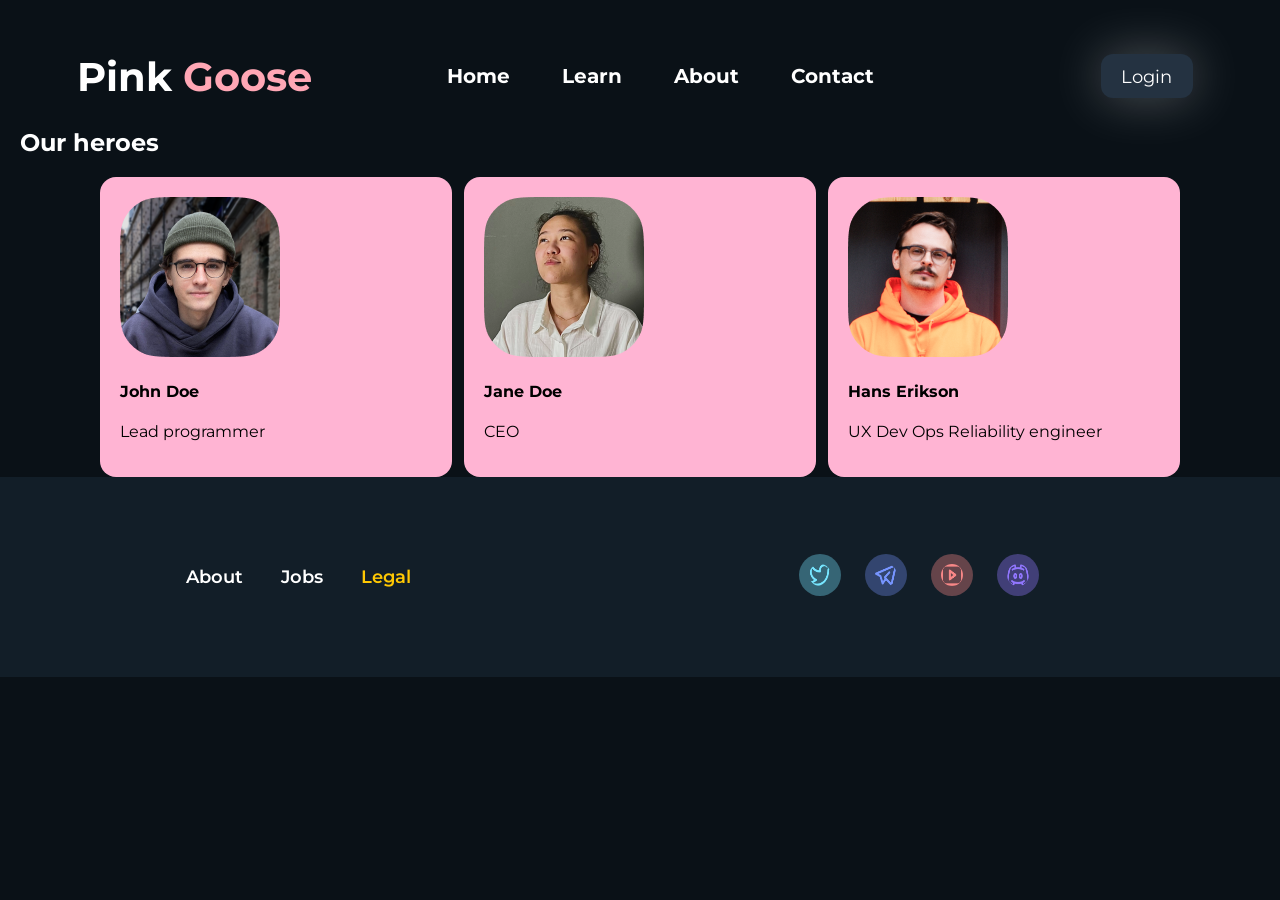
==== about.html @ 84111c8a "Eod" ====
<!DOCTYPE html>
<html lang="en">
<head>
    <meta charset="UTF-8">
    <meta name="viewport" content="width=device-width, initial-scale=1.0">
    <title>PinkGoose</title>
    <link rel="stylesheet" href="style.css">
    <link rel="preconnect" href="https://fonts.googleapis.com">
    <link rel="preconnect" href="https://fonts.gstatic.com" crossorigin>
    <link href="https://fonts.googleapis.com/css2?family=Lato:ital,wght@0,100;0,300;0,400;0,700;0,900;1,100;1,300;1,400;1,700;1,900&family=Montserrat:ital,wght@0,100..900;1,100..900&display=swap" rel="stylesheet">
</head>
<body>
    <container class=" page-margins">
        <header>
            <nav class="nav-links">
                <a href="" class="logo">Pink <span class="goose-pink">Goose</span></a>
                <div class="nav-buttons-group">
                    <a class="home-button nav-buttons" href="index.html">Home</a>
                    <a class="learn-button nav-buttons" href="learn.html">Learn</a>
                    <a class="about-button nav-buttons" href="about.html">About</a>
                    <a class="contact-button nav-buttons" href="contact.html">Contact</a>   
                </div>
                <a class="login-button" href="">Login</a>
            </nav>
        </header>
        <main>
            <section>
                <h2 class="our-hero-h2">Our heroes</h2>
                <div class="our-hero-divs">
                    <div class="our-hero-div">
                        <img src="assets/team-member1.png" alt="team member1">
                        <h4>John Doe</h4>
                        <p>Lead programmer</p>
                        <a href="contact.html"></a>
                    </div>
                    <div class="our-hero-div">
                        <img src="assets/team-member2.png" alt="team member2">
                        <h4>Jane Doe</h4>
                        <p>CEO</p>
                        <a href="contact.html"></a>
                    </div>
                    <div class="our-hero-div">
                        <img src="assets/team-member3.png" alt="team member3">
                        <h4>Hans Erikson</h4>
                        <p>UX Dev Ops Reliability engineer</p>
                        <a href="contact.html"></a>
                    </div>
                </div>
            </section>
        </main>
        <footer>
            <div class="footer-box">
                <nav class="nav-buttons-ft">
                    <a class="about-button-ft footer-button" href="about.html">About</a>
                    <a class="jobs-button-ft footer-button" href="">Jobs</a>
                    <a class="legal-button-ft footer-button" href="">Legal</a>
                </nav>
                <div class="socials">
                    <a class="x-img all-social-icons" href="https://x.com/"> <img src="assets/twitter-outline.png" alt="twitter icon"></a> 
                    <a class="msg-img all-social-icons" href="https://web.whatsapp.com/"> <img src="assets/message-outline.png" alt="messages icon"></a>
                    <a class="yt-img all-social-icons" href="https://www.youtube.com/"> <img src="assets/youtube-outline.png" alt="youtube icon"></a>
                    <a class="dc-img all-social-icons" href="https://discord.com/channels/@me"> <img src="assets/discord-outline.png" alt="discord icon"></a>
                </div>
            </div>
        </footer>
    </container>
</body>
</html>
---- style.css ----
* {
    padding: 0;
    box-sizing: border-box;
}

body {
    margin: 0;
    overflow-x: hidden;
    background-color: #0A1117;
    font-family: "Montserrat", Arial;
}

header {
    padding-top: 24px;
}

.page-margins {
    display: block;
    padding: 20px;
}

.logo {
    color: white;
    font-size: 40px;
    text-decoration: none;
    font-weight: bold;
}

.logo:hover {
    cursor: pointer;
}

.nav-links {
    display: flex;
    align-items: center;
    background-color: #0A1117;
    justify-content: space-around;
    flex-wrap: wrap;
}

.nav-buttons-group {
    display: flex;
    justify-content: center;
    gap: 12px;
    flex-wrap: wrap;
}

.nav-buttons {
    border: none;
    background-color: transparent;
    color: white;
    padding: 20px;
    font-weight: bold;
    border-radius: 10px;
    transition: transform 0.25s ease, background-color 0.25s ease;
    font-size: 20px;
    text-decoration: none;
    display: inline-block;
}

.nav-buttons:hover {
    background-color: #3f4a55;
    transform: scale(1.1);
}

.login-button {
    border: none;
    background-color: #243241;
    color: white;
    padding: 12px;
    border-radius: 12px;
    width: 92px;
    height: 44px;
    filter: drop-shadow(0px 0px 25px #ffffff48);
    transition: transform 0.25s ease, background-color 0.25s ease, drop-shadow 0.25s ease;
    font-size: 18px;
    text-decoration: none;
    display: grid;
    place-items: center;
    margin: 10px;
    margin-left: 92px;
}

.login-button:hover {
    background-color: #3f4a55;
    cursor: pointer;
    transform: scale(1.2);
    filter: drop-shadow(0px 0px 20px #ffffff86);
}

.main-title-tekst {
    display: flex;
    text-align: center;
    justify-content: center;
    font-family: "Lato", Arial;
    max-width: 600px;
    font-size: 74px;
    margin: 0 auto;
    margin-top: 100px;
    color: white;
}

.goose-pink {
    color:#ffa7b5
}

.hero-bio {
    display: flex;
    text-align: center;
    align-items: center;
    justify-content: center;
    color: white;
    font-size: 26px;
    max-width: 700px;
    margin: 0 auto;
    margin-top: 30px;
}

.get-started-button {
    display: flex;
    align-items: center;
    justify-content: center;
    margin: 80px auto;
    background-color: #CEAAFF;
    padding: 20px;
    border: none;
    border-radius: 16px;
    font-size: 20px;
    width: 200px;
    font-weight: bold;
    box-shadow: 0px 5px 20px #cdaaff73;
    transition: transform 0.25s ease, drop-shadow 0.25s ease, background-color 0.25s ease;
    text-decoration: none;
    color: #10151A;
}

.get-started-button:hover {
    cursor: pointer;
    background-color: #dec7ff;
    transform: scale(1.1);
    filter: drop-shadow(0px 1px 15px #ffd50091);
}

.arrows-img {
    display: flex;
    align-items: center;
    justify-content: center;
    margin: 80px auto;
    width: 75px;
    color: #F78787
}

.h2-section1-text {
    color: white;
    font-family: "Lato", Arial;
    display: flex;
    text-align: center;
    justify-content: center;
    font-weight: bold;
    margin-top: 0px;
    font-size: 54px;
}

.DAO-labels-container {
    display: flex;
    align-items: center;
    text-align: center;
    justify-content: center;
    margin: 80px auto;
    max-width: 800px;
    flex-wrap: wrap;
    list-style-type: none;
}

.labels {
    background-color:#182632;
    width: auto;
    padding-top: 14px;
    padding-bottom: 14px;
    padding-left: 20px;
    padding-right: 20px;
    border: none;
    border-radius: 100px;
    font-weight: bold;
    margin: 10px;
    transition: transform 0.2s ease, background-color 0.2s ease;
    font-size: 18px;
}

.label-invest {
    color: #FFB4D3;
}

.label-invest:hover {
    background-color:#3f4a55;
    transform: scale(1.1);
}

.label-startup {
    color: #FFC24C;
}

.label-startup:hover {
    background-color:#3f4a55;
    transform: scale(1.1);
}

.label-service {
    color: #D387F7;
}

.label-service:hover {
    background-color:#3f4a55;
    transform: scale(1.1);
}

.label-community {
    color: #77E6FF;
}

.label-community:hover {
    background-color:#3f4a55;
    transform: scale(1.1);
}

.label-impact {
    color: #23C9DE;
}

.label-impact:hover {
    background-color:#3f4a55;
    transform: scale(1.1);
}

.label-deFi {
    color: #FF9E9E;
}

.label-deFi:hover {
    background-color:#3f4a55;
    transform: scale(1.1);
}

.label-more {
    color: #707F8D;
}

.label-more:hover {
    background-color:#3f4a55;
    transform: scale(1.1);
}

.projects-img {
    display: block;
    margin: 80px auto;
    border-radius: 35px;
    max-width: 60%;
}

.projects {
    transition: transform 0.8s ease;
}

.projects:hover {
    transform: scale(1.15);
}

.projects-superdoa {
    background-color: #FFB4D3;
    border-radius: 100px;
    padding: 12px;
    font-weight: bold;
    border: 5px solid #0A1117;
    display: flex;
    align-items: center;
    text-align: center;
    justify-content: center;
    margin: auto;
    max-width: 360px;
    position: relative;
    margin-top: -105px;
    transition: background-color 0.2s ease;
}

.projects-superdoa:hover {
    background-color: #fed2e4;
}

.the-journey {
    margin-top: 250px;
    font-family: "Lato", Arial;
    font-weight: bold;
    font-size: 300%;
    text-align: center;
    font-size: 54px;
}

.sentences {
    display: flex;
    align-items: center;
    justify-content: center;
    margin: auto;
    margin: 25px;
    color: #37424D;
    transition: color 0.1s ease;
}

.sentences:hover {
    color: white;
}

.designed-sentence {
    color: #E5E5E5;
}

.launch-sentence {
    color: #FFB4D3;
}

.works-with-sec {
    margin-bottom: 200px;
}

.works-with {
    display: flex;
    justify-content: center;
    align-items: center;
    text-align: center;
    margin-top: 200px;
    color: white;
    font-family: "Lato", Arial;
    font-size: 54px;
}

.blocks {
    display: flex;
    justify-content: center;
    align-items: center;
    color: white;
    flex-wrap: wrap;
    gap: 20px;
    text-align: center;
}

.block {
    background-color: #121E28;
    width: 150px;
    height: 150px;
    border-radius: 40px;
    border: 2px solid #2A3744;
    transition: transform 0.2s ease, background-color 0.2s ease;
}

.block:hover {
    background-color:#3f4a55;
    transform: scale(1.1);
    border: 2px solid #677584;
}

.block-label {
    width: 100%;
    min-height: 48px;
    margin: 12px 0 0;
    font-size: 20px;
    color: white;
}

.team-sec {
    margin-bottom: 200px;
}

.help-at-every-step {
    display: flex;
    align-items: center;
    justify-content: center;
    text-align: center;
    color: white;
    font-size: 54px;
    font-family: "Lato", Arial;
}

.team-members {
    display: flex;
    align-items: center;
    justify-content: center;
    gap: 25px;
    flex-wrap: wrap;
}

.team-member {
    transition: transform 0.2s ease;
}

.team-member:hover {
    transform: scale(1.1);
}

.team-text {
    display: flex;
    align-items: center;
    justify-content: center;
    margin: 0 auto;
    font-size: 40px;
    font-family: "Lato", Arial;
    color: white;
    font-weight: bold;
    max-width: 850px;
    flex-wrap: wrap;
    gap: 28px;
    text-align: center;
    margin-top: 50px;
    margin-bottom: 50px;
}

.news-form-div {
    padding: 30px;
    color: white;
    border: 2px solid #2A3744;
    border-radius: 30px;
    flex-direction: column;
    display: flex;
    justify-self: center;
    margin-left: 10px;
    margin-bottom: 200px;
    background-color: #121E28;
    max-width: 1140px;
    width: 100%;
    margin-bottom: 200px;
}

.text-align-class {
    text-align: center;
}

.news-form-h2 {
    color: white;
    font-size: 54px;
    font-family: "Lato", Arial;
}

.Latest-news-h3 {
    font-size: 36px;
    color: #9AAFC3;
}

.row {
    display: flex;
    justify-content: center;
    gap: 12px;
}

.email-sub-box {
    color: white;
    background-color: #10151A;
    border: 2px solid #2A3744;
    padding: 25px;
    border-radius: 16px;
    width: 100%;
    max-width: 506px;
    justify-self: left;
    font-size: 16px;
}

.sub-button {
    padding: 20px;
    border-radius: 16px;
    background-color: #CEAAFF;
    max-width: 175px;
    width: 100%;
    height: auto;
    color: #10151A;
    font-weight: bold;
    font-size: 20px;
    border: none;
    transition: backround-color 0.2s ease, transform 0.2s ease;
}

.sub-button:hover {
    background-color: #dec7ff;
    cursor: pointer;
    transform: scale(1.1);
}

.press-and-pod-sec {
    margin-bottom: 200px;
}

.pos-h2-and-h3-press-and-pod-sec {
    display: flex;
    align-items: baseline;
    justify-content: space-between;
    max-width: 1323px;
    margin: 0 auto 24px;
}

.h2-press-and-pod-sec {
    color: white;
    font-size: 54px;
    font-family: "Lato", Arial;
}

.see-all {
    color: #8395A7;
    font-size: 22px;
    font-weight: bold;
    text-decoration: none;
    transition: transform 0.2s ease;
}

.see-all:hover { 
    transform: scale(1.1); 
}

.divs-container-press-sec {
    display: flex;
    justify-content: center;
    flex-wrap: wrap;
    gap: 60px;
    max-width: 1323px;
    margin: auto;
    color: #10151A;
}

.divs-container-pod-sec {
    display: flex;
    justify-content: center;
    flex-wrap: wrap;
    gap: 60px;
    max-width: 1323px;
    margin: auto;
    color: white;
}

.divs-press-sec {
    display: flex;
    flex-direction: column;
    align-items: flex-start;
    width: 100%;
    max-width: 361px;
    min-height: 382px;
    padding: 20px;
    border-radius: 20px;
}

.divs-pod-sec {
    display: flex;
    flex-direction: column;
    align-items: flex-start;
    width: 100%;
    max-width: 361px;
    min-height: 334px;
    padding: 20px;
    border-radius: 20px;
    border: 2px solid #2A3744;
    background-color: #121E28;
}

.decrypt {
    background-color: #77E6FF;
}

.blockworks { 
    background-color: #E2C1F9; 
}

.techcrunch { 
    background-color: #DBE268; 
}

.divs-h3 {
    font-size: 22px;
    font-weight: bold;
}

.divs-h3-decrypt {
    margin-top: 10px;
    margin-bottom: 10px;
}

.divs-h3-blockworks {
    margin-top: 27px;
    margin-bottom: 10px;
}

.divs-h3-techcrunch {
    margin-top: 26px;
    margin-bottom: 10px;
}

.divs-p-press-sec {
    margin: 0;
    font-size: 17px;
    font-weight: 550;
}

.divs-p-pod-sec {
    margin: 0;
    font-size: 17px;
    font-weight: 550;
    color: #E2E2E2;
}

.divs-read {
    color: inherit;
    text-decoration: none;
    font-weight: bold;
    margin-top: auto;
    transition: transform 0.2s ease;
    padding: 6px;
}

.divs-read:hover { 
    transform: scale(1.1); 
}

.contact-hero {
    margin: 0 auto;
    text-align: center;
    margin-bottom: 150px;
}

.contact-h2 {
    font-family: "Lato", Arial;
    font-size: 54px;
    font-weight: bold;
    color: #E5E5E5;
}

.contact-h3 {
    font-family: "Lato", Arial;
    font-size: 48px;
    color: #5A6C7E;
    font-weight: bold;
}

.contact-options {
    display: flex;
    justify-content: center;
    gap: 26px;
    flex-wrap: wrap;
}

.contact-card {
    display: flex;
    align-items: center;
    justify-content: center;
    flex-wrap: wrap;
    gap: 24px;
    max-width: 280px;
    width: 100%;
    min-height: 84px;
    padding: 20px;
    border-radius: 16px;
    text-decoration: none;
    transition: transform 0.2s ease;
}

.contact-card:hover {
    transform: scale(1.1)
}

.telegram-card {
    background-color: #FFC803;
    color: #4D3705;
    box-shadow: 0px 0px 20px #ffc80380;
}

.email-card {
    background-color: #E2C1F9;
    color: #40354B;
    box-shadow: 0px 0px 20px #e2c1f975;
}

.contact-icon {
    width: 48px;
    height: 48px;
    background-color: rgba(0, 0, 0, 0.099);
    padding: 10px;
    border-radius: 8px;
}

.contact-copy {
    display: flex;
    flex-direction: column;
    text-align: left;
    gap: 2px;
}

.contact-label {
    margin: 0;
    font-size: 20px;
    font-weight: bold;
}

.contact-handle {
    margin: 0;
    font-size: 16px;
    font-weight: 500;
}

/* only about page */

.our-hero-h2 {
    color: white;
}

.our-hero-divs {
    gap: 12px;
    flex-direction: row;
    display: flex;
    justify-content: center;
}

.our-hero-div {
    background-color: #FFB4D3;
    max-width: 352px;
    width: 100%;
    padding: 20px;
    border-radius: 16px;
}

.footer-box {
    display: flex;
    background-color: #121E28;
    height: 200px;
    display: flex;
    justify-content: space-around;
    align-items: center;
    padding: 30px;
    margin-bottom: -50px;
    margin-left: -30px;
    margin-right: -30px;
}

.footer-button {
    border-radius: 10px;
    border: none;
    background-color: transparent;
    font-weight: 600;
    font-size: large;
    padding: 12px;
    margin: 5px;
    display: inline-block;
    transition: transform 0.25s ease, background-color 0.25s ease;
    text-decoration: none;
    color: white;
}

.footer-button:hover {
    cursor: pointer;
    background-color: #3f4a55;
    transform: scale(1.1);
}

.legal-button-ft {
    color: #FFC803;
}

.socials {
    margin: 5%;
}

.all-social-icons img {
    display: block;
    border-radius: 50%;
    padding: 10px;
    margin: 10px;
    width: 42px;
    height: 42px;
    transition: transform 0.3s ease, background-color 0.25s ease;
}

.all-social-icons {
    display: inline-block;
}

.x-img img {
    background-color: #77e6ff5b;
}

.x-img img:hover {
    transform: scale(1.25);
    background-color: #9eedffa8;
}

.msg-img img {
    background-color: #7795ff54;
}

.msg-img img:hover {
    transform: scale(1.25);
    background-color: #9db2ffaf;
}

.yt-img img {
    background-color: #f787875d;
}

.yt-img img:hover {
    transform: scale(1.25);
    background-color: #fe9f9fb0;
}

.dc-img img {
    background-color: #9277ff5e;
}

.dc-img img:hover {
    transform: scale(1.25);
    background-color: #b19effae;
}
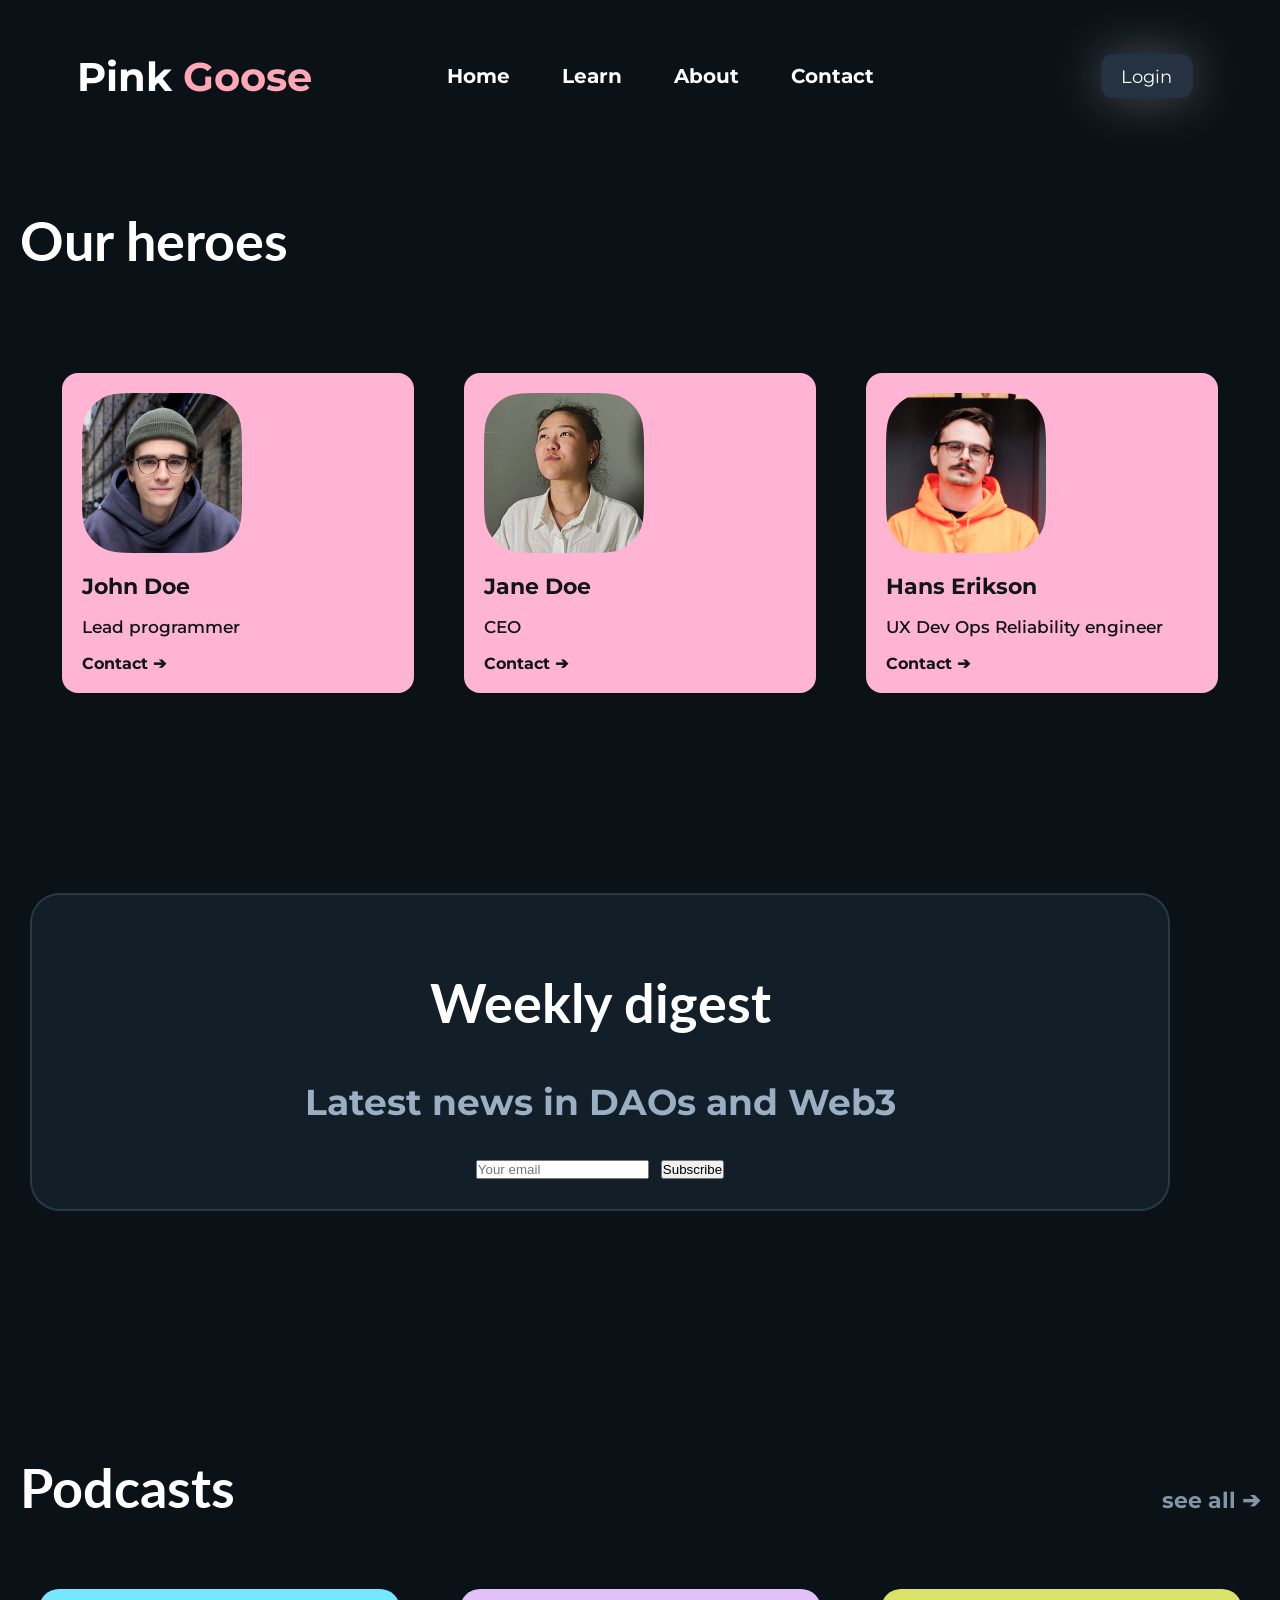
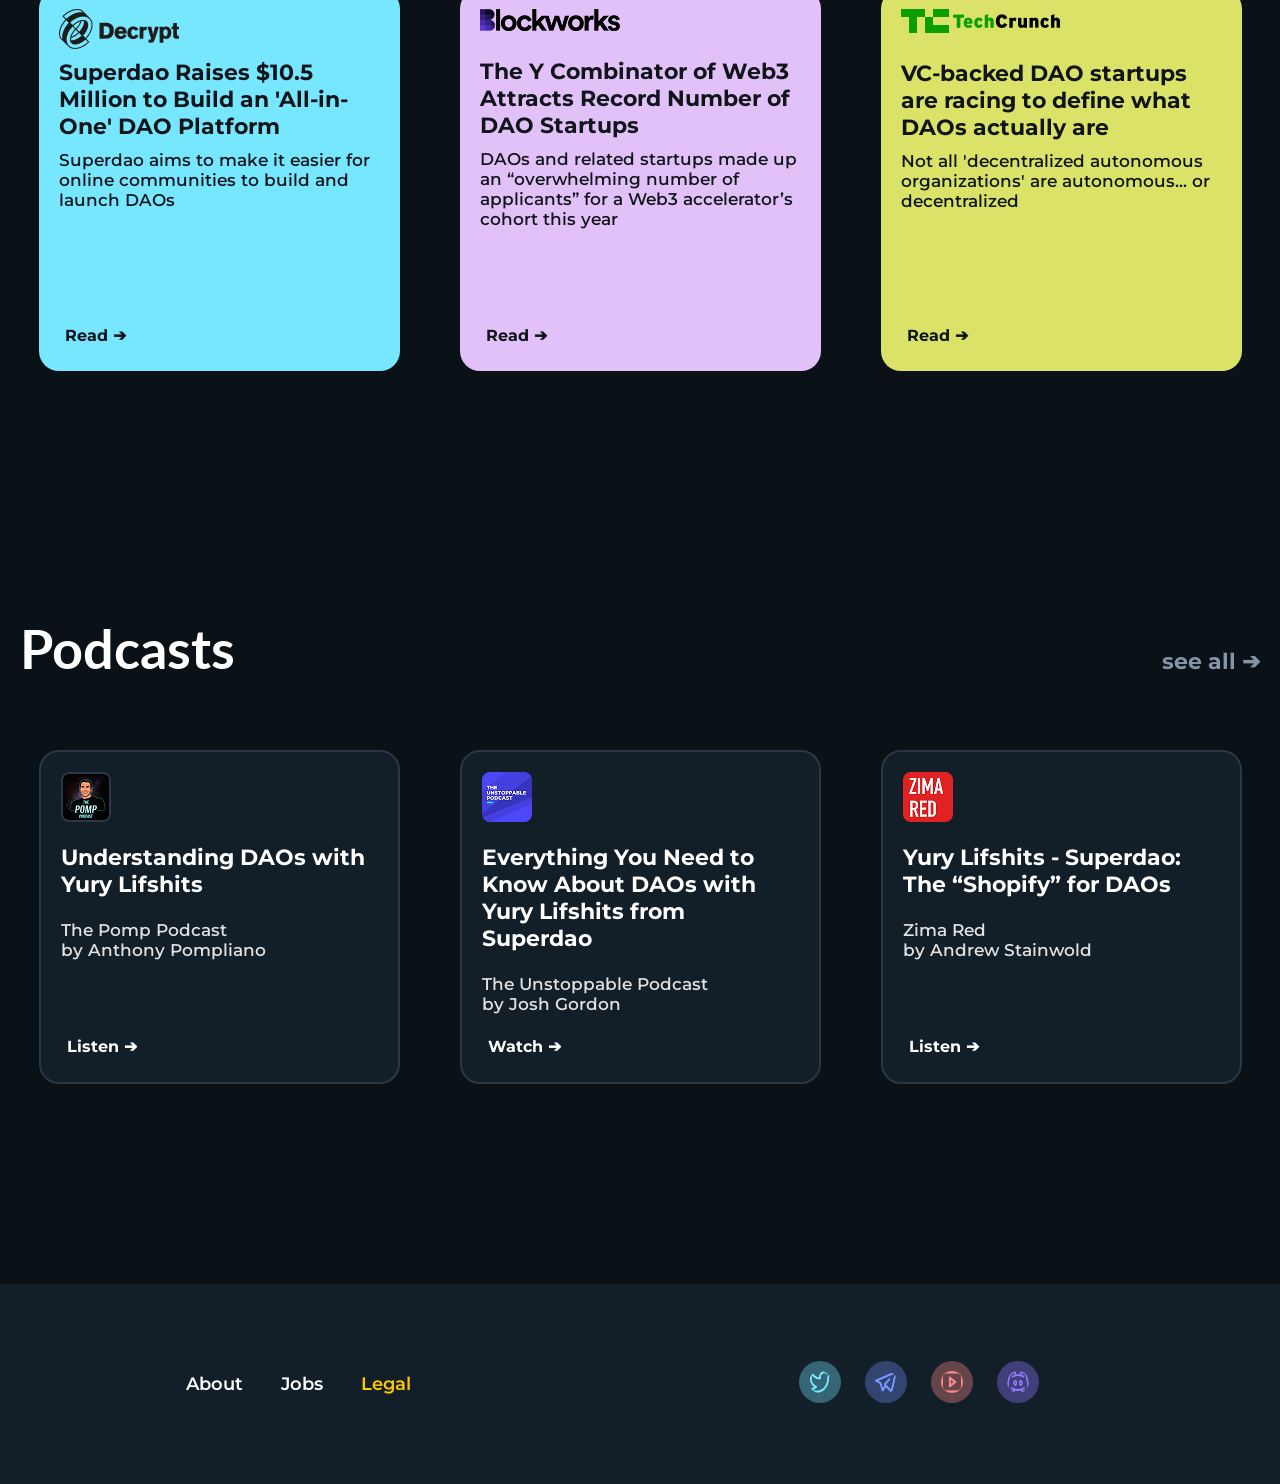
==== commit 601ac272: "visual part of site build complete" ====
--- a/about.html
+++ b/about.html
@@ -10,15 +10,15 @@
     <link href="https://fonts.googleapis.com/css2?family=Lato:ital,wght@0,100;0,300;0,400;0,700;0,900;1,100;1,300;1,400;1,700;1,900&family=Montserrat:ital,wght@0,100..900;1,100..900&display=swap" rel="stylesheet">
 </head>
 <body>
-    <container class=" page-margins">
+    <div class=" page-margins">
         <header>
             <nav class="nav-links">
                 <a href="" class="logo">Pink <span class="goose-pink">Goose</span></a>
                 <div class="nav-buttons-group">
-                    <a class="home-button nav-buttons" href="index.html">Home</a>
-                    <a class="learn-button nav-buttons" href="learn.html">Learn</a>
-                    <a class="about-button nav-buttons" href="about.html">About</a>
-                    <a class="contact-button nav-buttons" href="contact.html">Contact</a>   
+                    <a class="nav-buttons" href="index.html">Home</a>
+                    <a class="nav-buttons" href="learn.html">Learn</a>
+                    <a class="nav-buttons" href="about.html">About</a>
+                    <a class="nav-buttons" href="contact.html">Contact</a>   
                 </div>
                 <a class="login-button" href="">Login</a>
             </nav>
@@ -28,22 +28,89 @@
                 <h2 class="our-hero-h2">Our heroes</h2>
                 <div class="our-hero-divs">
                     <div class="our-hero-div">
-                        <img src="assets/team-member1.png" alt="team member1">
-                        <h4>John Doe</h4>
-                        <p>Lead programmer</p>
-                        <a href="contact.html"></a>
+                        <img class="contact-img-team" src="assets/team-member1.png" alt="team member1">
+                        <h4 class="team-member-name">John Doe</h4>
+                        <p class="team-member-role">Lead programmer</p>
+                        <a class="contact-button" href="contact.html">Contact ➔</a>
                     </div>
                     <div class="our-hero-div">
-                        <img src="assets/team-member2.png" alt="team member2">
-                        <h4>Jane Doe</h4>
-                        <p>CEO</p>
-                        <a href="contact.html"></a>
+                        <img class="contact-img-team" src="assets/team-member2.png" alt="team member2">
+                        <h4 class="team-member-name">Jane Doe</h4>
+                        <p class="team-member-role">CEO</p>
+                        <a class="contact-button" href="contact.html">Contact ➔</a>
                     </div>
                     <div class="our-hero-div">
-                        <img src="assets/team-member3.png" alt="team member3">
-                        <h4>Hans Erikson</h4>
-                        <p>UX Dev Ops Reliability engineer</p>
-                        <a href="contact.html"></a>
+                        <img class="contact-img-team" src="assets/team-member3.png" alt="team member3">
+                        <h4 class="team-member-name">Hans Erikson</h4>
+                        <p class="team-member-role">UX Dev Ops Reliability engineer</p>
+                        <a class="contact-button" href="contact.html">Contact ➔</a>
+                    </div>
+                </div>
+            </section>
+                        <section>
+                <div class="news-form-div">
+                    <div class="text-align-class">
+                        <h2 class="news-form-h2">Weekly digest</h2>
+                        <h3 class="Latest-news-h3">Latest news in DAOs and Web3</h3>
+                    </div>
+                    <form class="row">
+                        <input class="email-sub-box" type="email" placeholder="Your email" name="Email" required>
+                        <button class="sub-button" type="submit">Subscribe</button>
+                    </form>
+                </div>
+            </section>
+            <section class="press-and-pod-sec">
+                <div class="pos-h2-and-h3-press-and-pod-sec">
+                    <h2 class="h2-press-and-pod-sec">Podcasts</h2>
+                    <a class="see-all" href="">see all ➔</a>
+                </div>
+                <div class="divs-container-press-sec">
+                    <div class="decrypt divs-press-sec">
+                        <img src="assets/Decrypt-logo.png" alt="Decrypt logo">
+                        <h3 class="divs-h3 divs-h3-decrypt">Superdao Raises $10.5 Million to Build an 'All-in-One' DAO Platform</h3>
+                        <p class="divs-p-press-sec">Superdao aims to make it easier for online communities to build and launch DAOs</p>
+                        <a class="divs-read" href="https://decrypt.co/">Read ➔</a>
+                    </div>
+                    <div class="blockworks divs-press-sec">
+                        <img src="assets/Blockworks-logo.png" alt="Blockworks logo">
+                        <h3 class="divs-h3 divs-h3-techcrunch">The Y Combinator of Web3 Attracts Record Number of DAO Startups</h3>
+                        <p class="divs-p-press-sec">DAOs and related startups made up an “overwhelming number of applicants” for a Web3 accelerator’s cohort this year</p>
+                        <a class="divs-read" href="https://blockworks.com/">Read ➔</a>
+                    </div>
+                    <div class="techcrunch divs-press-sec">
+                        <img src="assets/TechCrunch-logo.png" alt="TechCrunch-logo">
+                        <h3 class="divs-h3 divs-h3-blockworks">VC-backed DAO startups are racing to define what DAOs actually are</h3>
+                        <p class="divs-p-press-sec">Not all 'decentralized autonomous organizations' are autonomous... or decentralized</p>
+                        <a class="divs-read" href="https://techcrunch.com/">Read ➔</a>
+                    </div>
+                </div>
+            </section>
+            <section class="press-and-pod-sec">
+                <div class="pos-h2-and-h3-press-and-pod-sec">
+                    <h2 class="h2-press-and-pod-sec">Podcasts</h2>
+                    <a class="see-all" href="">see all ➔</a>
+                </div>
+                <div class="divs-container-pod-sec">
+                    <div class="divs-pod-sec">
+                        <img src="assets/the-pomp-podcast.png" alt="Decrypt logo">
+                        <h3 class="divs-h3">Understanding DAOs with Yury Lifshits</h3>
+                        <p class="divs-p-pod-sec">The Pomp Podcast</p>
+                        <p class="divs-p-pod-sec">by Anthony Pompliano</p>                        
+                        <a class="divs-read" href="https://open.spotify.com/show/0bn8XQHWGxXULjhp1jRmOJ">Listen ➔</a>
+                    </div>
+                    <div class="divs-pod-sec">
+                        <img src="assets/the-unstoppable-podcast.png" alt="Blockworks logo">
+                        <h3 class="divs-h3">Everything You Need to Know About DAOs with Yury Lifshits from Superdao</h3>
+                        <p class="divs-p-pod-sec">The Unstoppable Podcast</p>
+                        <p class="divs-p-pod-sec">by Josh Gordon</p>                        
+                        <a class="divs-read" href="https://open.spotify.com/show/1DgJYddsVTlhK7RghiASh5">Watch ➔</a>
+                    </div>
+                    <div class="divs-pod-sec">
+                        <img src="assets/zimma-red.png" alt="TechCrunch-logo">
+                        <h3 class="divs-h3">Yury Lifshits - Superdao: The “Shopify” for DAOs</h3>
+                        <p class="divs-p-pod-sec">Zima Red</p>
+                        <p class="divs-p-pod-sec">by Andrew Stainwold</p>                        
+                        <a class="divs-read" href="https://open.spotify.com/show/2LcySlifxkbbHUwJKzvfU4">Listen ➔</a>
                     </div>
                 </div>
             </section>
@@ -63,6 +130,6 @@
                 </div>
             </div>
         </footer>
-    </container>
+    </div>
 </body>
 </html>
--- a/style.css
+++ b/style.css
@@ -36,6 +36,7 @@
     background-color: #0A1117;
     justify-content: space-around;
     flex-wrap: wrap;
+    margin-bottom: 100px;
 }
 
 .nav-buttons-group {
@@ -96,7 +97,6 @@
     max-width: 600px;
     font-size: 74px;
     margin: 0 auto;
-    margin-top: 100px;
     color: white;
 }
 
@@ -128,8 +128,8 @@
     font-size: 20px;
     width: 200px;
     font-weight: bold;
-    box-shadow: 0px 5px 20px #cdaaff73;
-    transition: transform 0.25s ease, drop-shadow 0.25s ease, background-color 0.25s ease;
+    box-shadow: 0px 0px 20px #cdaaff73;
+    transition: transform 0.25s ease, box-shadow 0.25s ease, background-color 0.25s ease;
     text-decoration: none;
     color: #10151A;
 }
@@ -138,7 +138,7 @@
     cursor: pointer;
     background-color: #dec7ff;
     transform: scale(1.1);
-    filter: drop-shadow(0px 1px 15px #ffd50091);
+    box-shadow: 0px 0px 20px #cdaaff;
 }
 
 .arrows-img {
@@ -449,7 +449,7 @@
     gap: 12px;
 }
 
-.email-sub-box {
+.input-box {
     color: white;
     background-color: #10151A;
     border: 2px solid #2A3744;
@@ -458,14 +458,23 @@
     width: 100%;
     max-width: 506px;
     justify-self: left;
-    font-size: 16px;
-}
-
-.sub-button {
+    font-size: 20px;
+    font-weight: bold;
+    margin-bottom: 20px;
+    font-family: "monserrat", Arial;
+}
+
+.input-box::placeholder {
+    color: #3D4C5B
+}
+
+.submit-button {
     padding: 20px;
     border-radius: 16px;
     background-color: #CEAAFF;
     max-width: 175px;
+    max-height: 68px;
+    height: 100%;
     width: 100%;
     height: auto;
     color: #10151A;
@@ -475,7 +484,7 @@
     transition: backround-color 0.2s ease, transform 0.2s ease;
 }
 
-.sub-button:hover {
+.submit-button:hover {
     background-color: #dec7ff;
     cursor: pointer;
     transform: scale(1.1);
@@ -702,13 +711,23 @@
 
 .our-hero-h2 {
     color: white;
+    justify-self: center;
+    display: flex;
+    text-align: center;
+    margin-top: 100px;
+    margin-bottom: 100px;
+    font-size: 54px;
+    font-family: "Lato", Arial;
 }
 
 .our-hero-divs {
-    gap: 12px;
+    gap: 50px;
     flex-direction: row;
     display: flex;
     justify-content: center;
+    flex-wrap: wrap;
+    color: #10151a;
+    margin-bottom: 200px;
 }
 
 .our-hero-div {
@@ -717,6 +736,85 @@
     width: 100%;
     padding: 20px;
     border-radius: 16px;
+}
+
+.contact-img-team {
+    justify-self: center;
+    display: flex;
+}
+
+.team-member-name {
+    font-size: 22px;
+    margin: 0px;
+    margin-top: 20px;
+}
+
+.team-member-role {
+    font-size: 17px;
+    font-weight: 550;
+}
+
+.contact-button {
+    justify-self: right;
+    display: flex;
+    color: #10151a;
+    font-weight: bold;
+    font-size: 16px;
+    text-decoration: none;
+    transition: transform 0.2s;
+}
+
+.contact-button:hover {
+    transform: scale(1.1);
+}
+
+.contact-form-div {
+    max-width: 942px;
+    width: 100%;
+    background-color: #121E28;
+    display: flex;
+    margin: 0 auto;
+    align-items: center;
+    text-align: left;
+    padding: 50px;
+    border-radius: 20px;
+    flex-direction: column;
+    margin-bottom: 100px;
+}
+
+.contact-form-h2 {
+    font-family: "Lato", Arial;
+    color: #ffffff;
+    font-size: 54px;
+    margin-right: 75px;
+}
+
+.select-box {
+    color: #ffffff;
+    background-color: #10151A;
+    border: 2px solid #2A3744;
+    padding: 25px;
+    border-radius: 16px;
+    width: 100%;
+    max-width: 506px;
+    justify-self: left;
+    font-size: 20px;
+    font-weight: bold;
+    margin-bottom: 20px;
+}
+
+.select-box:invalid {
+    color: #3D4C5B;
+}
+
+.select-box option {
+    color: #3D4C5B;
+    background-color: #10151A;
+    font-weight: bold;
+}
+
+.send-button {
+    align-self: flex-end;
 }
 
 .footer-box {
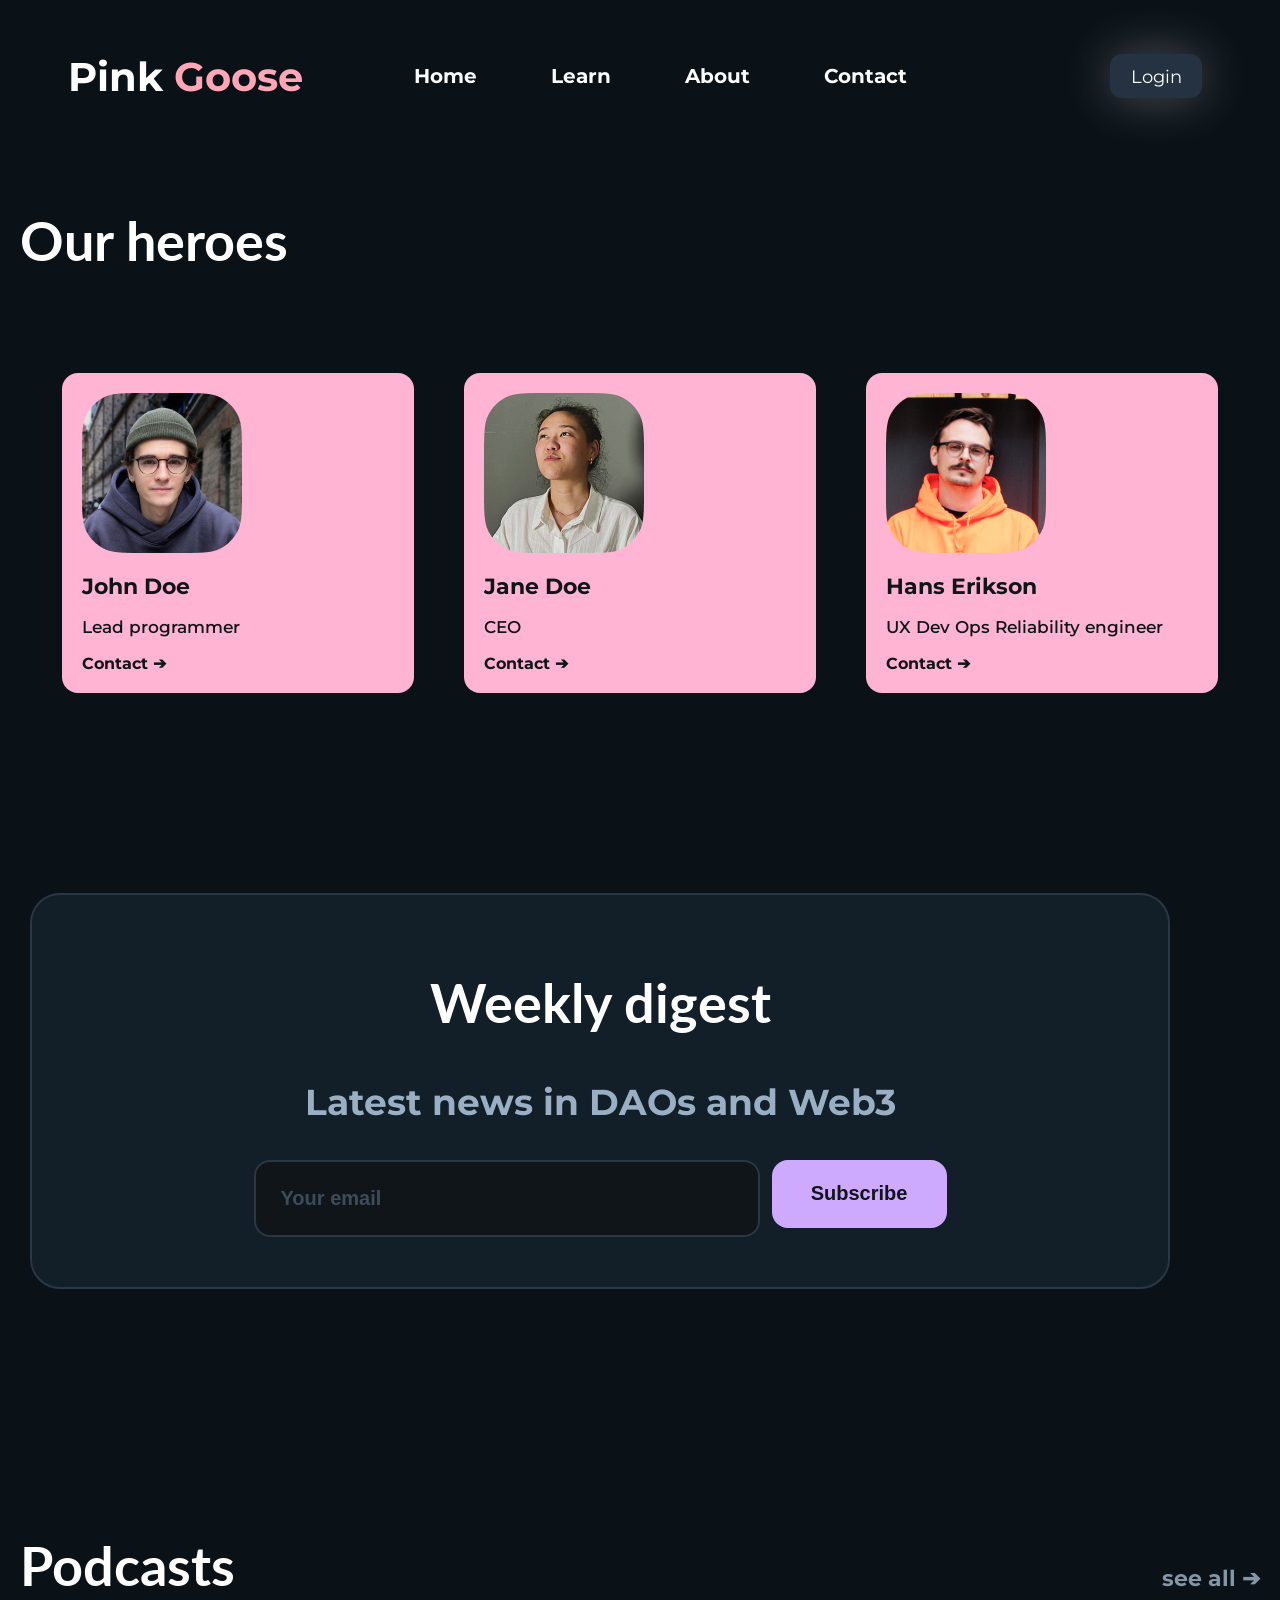
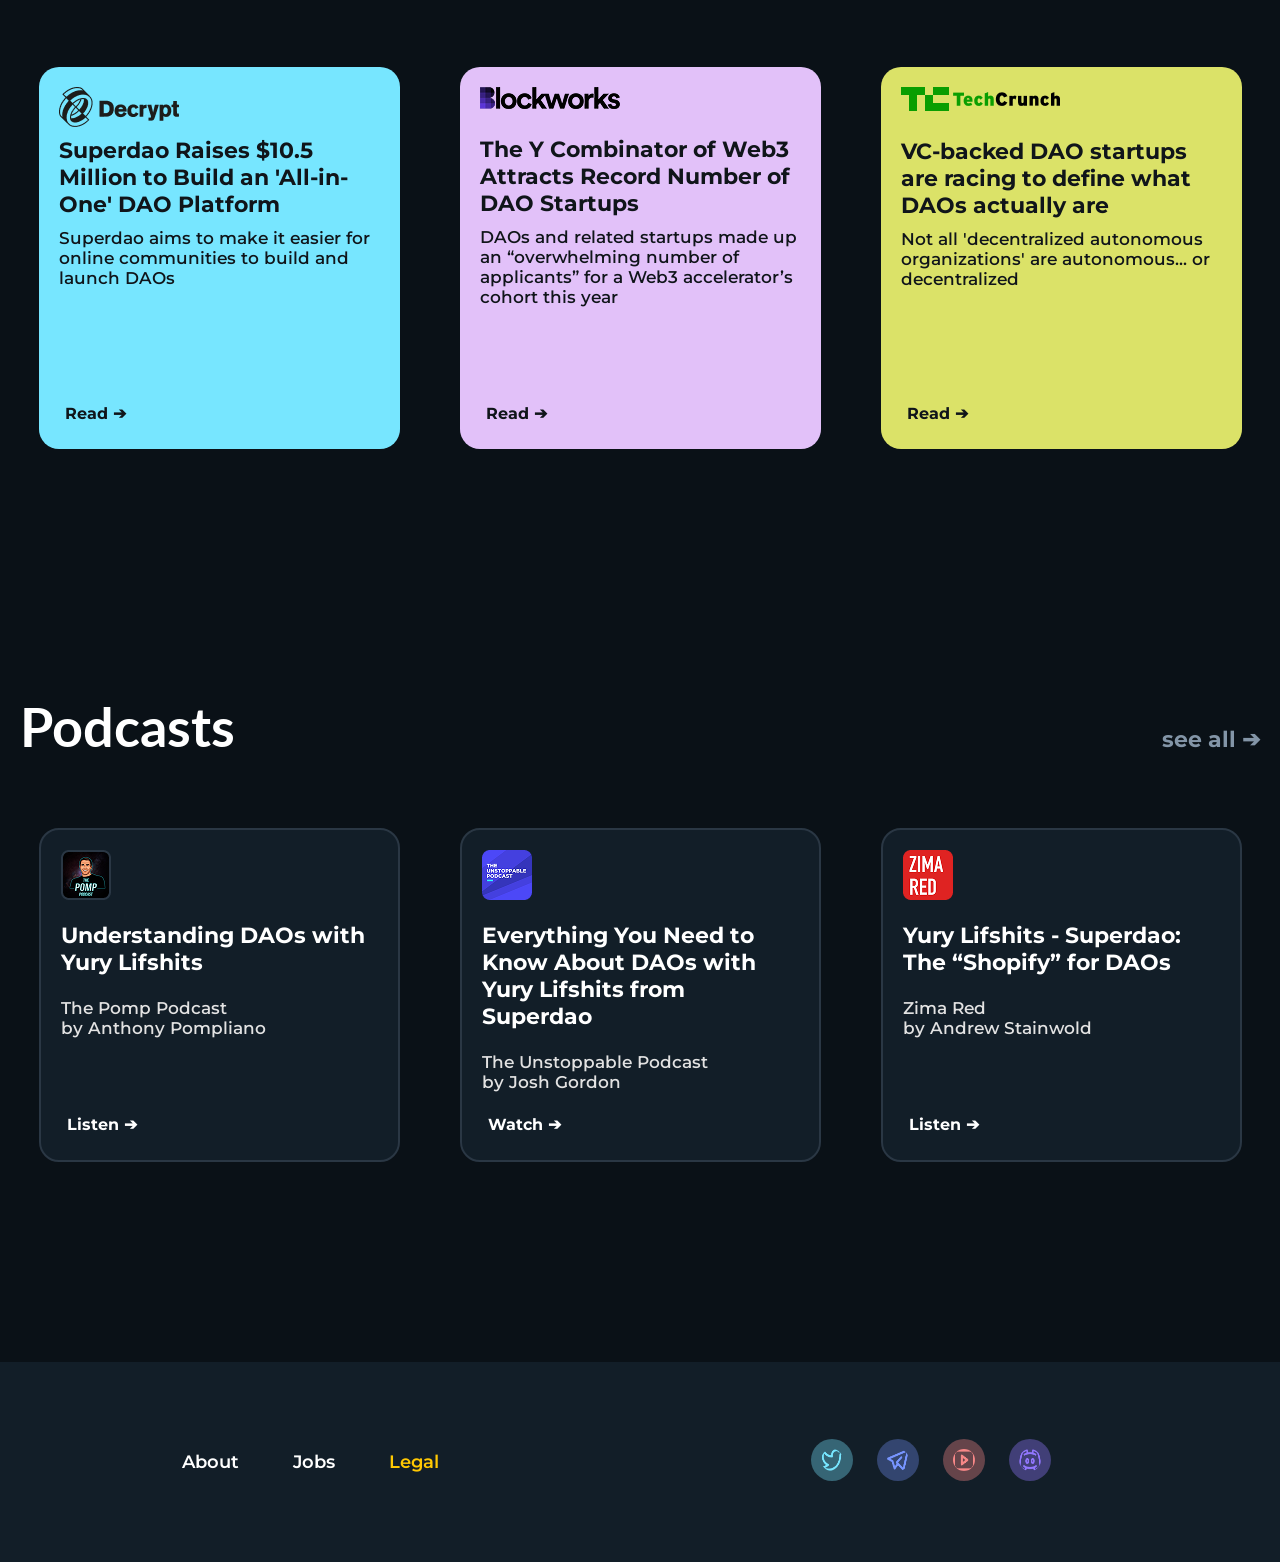
==== commit 762deccd: "code corrections" ====
--- a/about.html
+++ b/about.html
@@ -47,15 +47,15 @@
                     </div>
                 </div>
             </section>
-                        <section>
+            <section>
                 <div class="news-form-div">
                     <div class="text-align-class">
                         <h2 class="news-form-h2">Weekly digest</h2>
                         <h3 class="Latest-news-h3">Latest news in DAOs and Web3</h3>
                     </div>
                     <form class="row">
-                        <input class="email-sub-box" type="email" placeholder="Your email" name="Email" required>
-                        <button class="sub-button" type="submit">Subscribe</button>
+                        <input class="input-box" type="email" placeholder="Your email" name="Email" required>
+                        <button class="submit-button" type="submit">Subscribe</button>
                     </form>
                 </div>
             </section>
@@ -117,9 +117,9 @@
         </main>
         <footer>
             <div class="footer-box">
-                <nav class="nav-buttons-ft">
-                    <a class="about-button-ft footer-button" href="about.html">About</a>
-                    <a class="jobs-button-ft footer-button" href="">Jobs</a>
+                <nav>
+                    <a class="footer-button" href="about.html">About</a>
+                    <a class="footer-button" href="">Jobs</a>
                     <a class="legal-button-ft footer-button" href="">Legal</a>
                 </nav>
                 <div class="socials">
--- a/style.css
+++ b/style.css
@@ -42,7 +42,7 @@
 .nav-buttons-group {
     display: flex;
     justify-content: center;
-    gap: 12px;
+    gap: 44px;
     flex-wrap: wrap;
 }
 
@@ -50,7 +50,7 @@
     border: none;
     background-color: transparent;
     color: white;
-    padding: 20px;
+    padding: 15px;
     font-weight: bold;
     border-radius: 10px;
     transition: transform 0.25s ease, background-color 0.25s ease;
@@ -60,7 +60,7 @@
 }
 
 .nav-buttons:hover {
-    background-color: #3f4a55;
+    background-color: #8fa7c071;
     transform: scale(1.1);
 }
 
@@ -790,7 +790,7 @@
 }
 
 .select-box {
-    color: #ffffff;
+    color: #3D4C5B;
     background-color: #10151A;
     border: 2px solid #2A3744;
     padding: 25px;
@@ -803,10 +803,6 @@
     margin-bottom: 20px;
 }
 
-.select-box:invalid {
-    color: #3D4C5B;
-}
-
 .select-box option {
     color: #3D4C5B;
     background-color: #10151A;
@@ -836,8 +832,8 @@
     background-color: transparent;
     font-weight: 600;
     font-size: large;
-    padding: 12px;
-    margin: 5px;
+    padding: 15px;
+    margin: 10px;
     display: inline-block;
     transition: transform 0.25s ease, background-color 0.25s ease;
     text-decoration: none;
@@ -846,7 +842,7 @@
 
 .footer-button:hover {
     cursor: pointer;
-    background-color: #3f4a55;
+    background-color: #8fa7c071;
     transform: scale(1.1);
 }
 
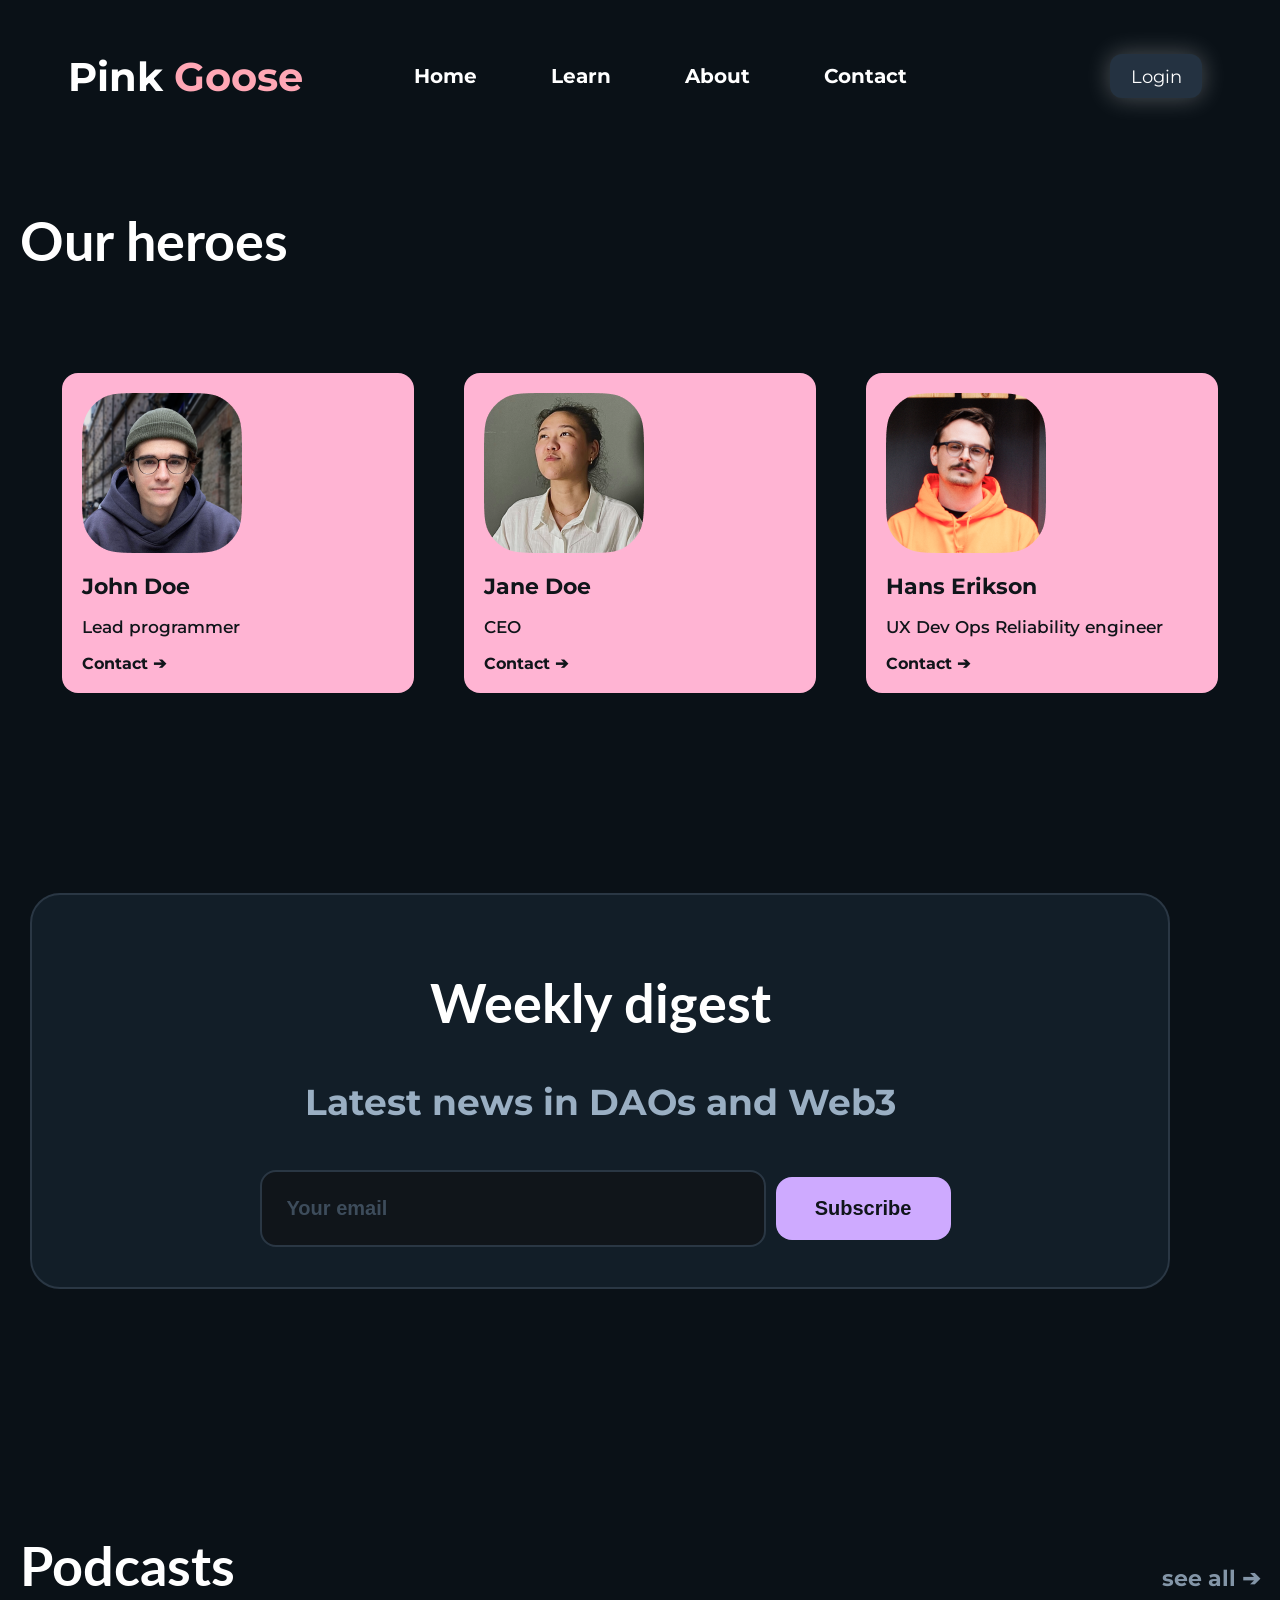
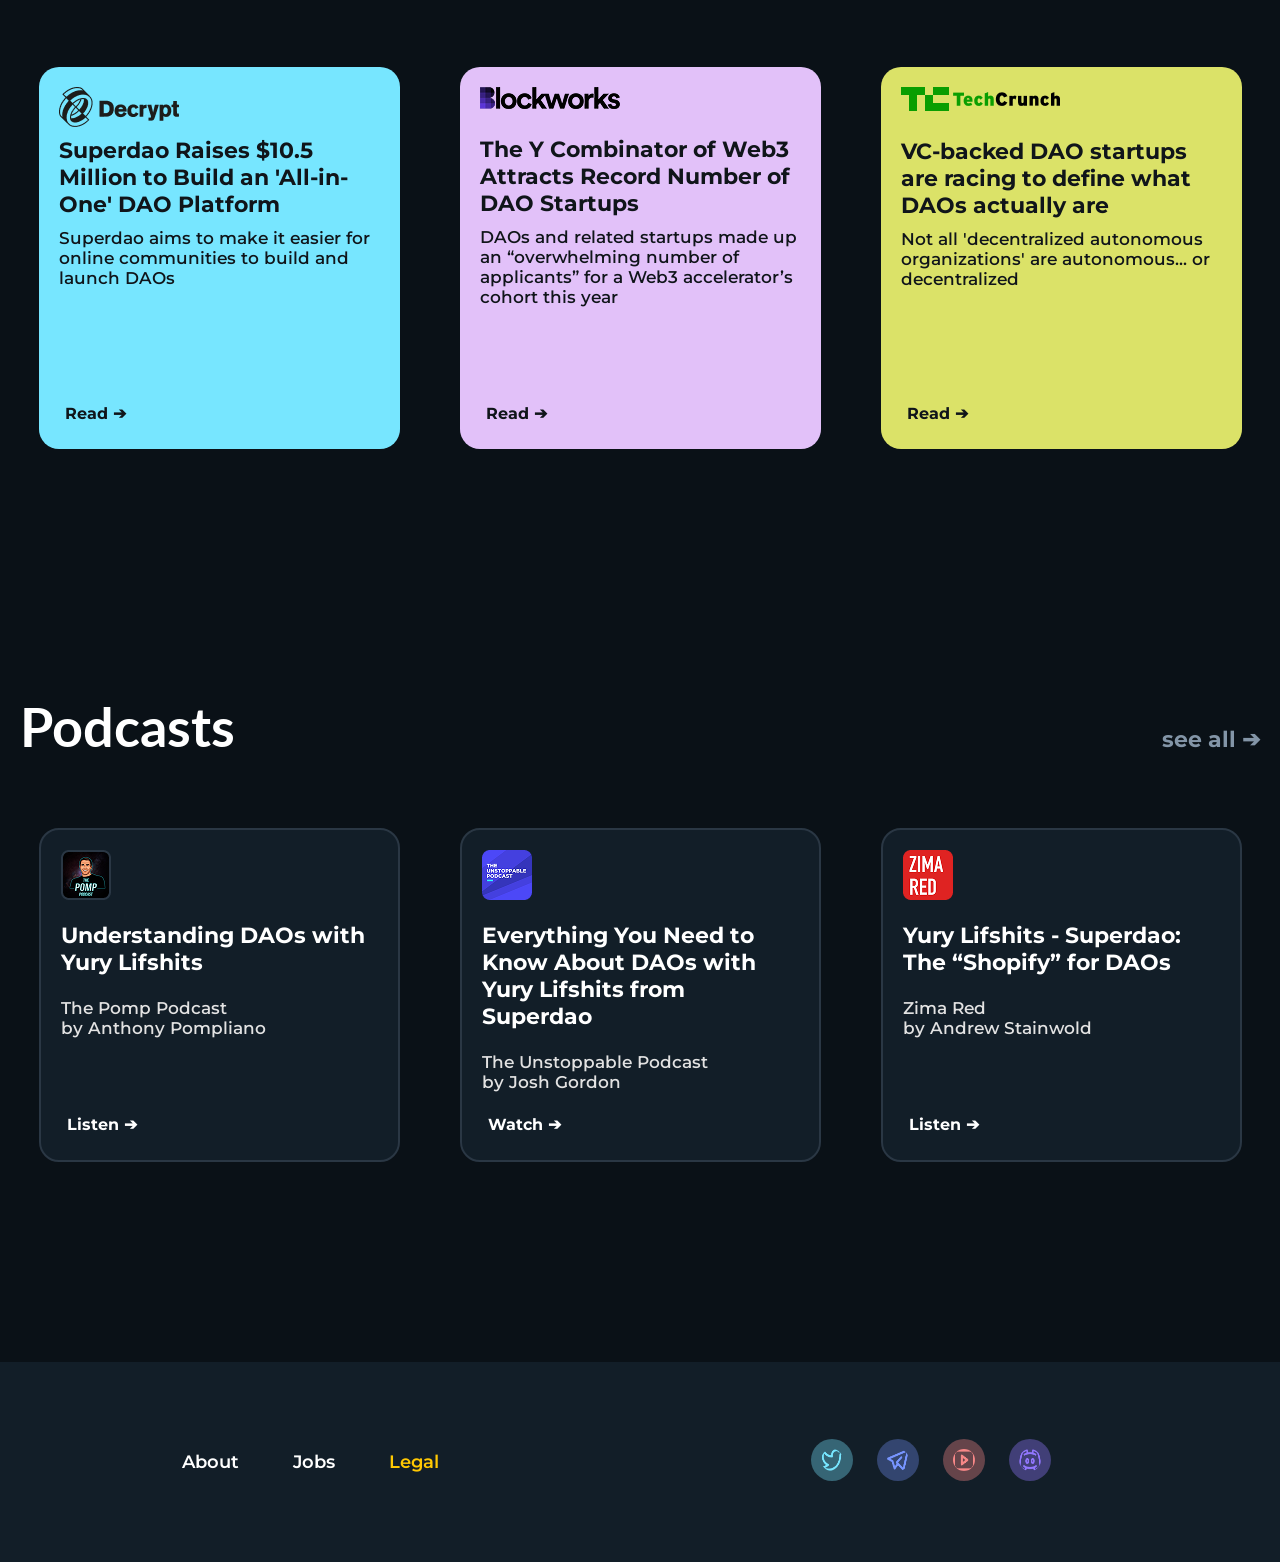
==== commit 80870a2e: "more code corrections classes changed, classes and id's cleaned, css restructured, more css comments" ====
--- a/about.html
+++ b/about.html
@@ -25,35 +25,36 @@
         </header>
         <main>
             <section>
-                <h2 class="our-hero-h2">Our heroes</h2>
-                <div class="our-hero-divs">
-                    <div class="our-hero-div">
-                        <img class="contact-img-team" src="assets/team-member1.png" alt="team member1">
-                        <h4 class="team-member-name">John Doe</h4>
+                <h2 class="team-grid-title">Our heroes</h2>
+                <div class="team-grid">
+                    <div class="team-grid-card">
+                        <img class="team-member-image" src="assets/team-member1.png" alt="team member1">
+                        <h3 class="team-member-name">John Doe</h3>
                         <p class="team-member-role">Lead programmer</p>
                         <a class="contact-button" href="contact.html">Contact ➔</a>
                     </div>
-                    <div class="our-hero-div">
-                        <img class="contact-img-team" src="assets/team-member2.png" alt="team member2">
-                        <h4 class="team-member-name">Jane Doe</h4>
+                    <div class="team-grid-card">
+                        <img class="team-member-image" src="assets/team-member2.png" alt="team member2">
+                        <h3 class="team-member-name">Jane Doe</h3>
                         <p class="team-member-role">CEO</p>
                         <a class="contact-button" href="contact.html">Contact ➔</a>
                     </div>
-                    <div class="our-hero-div">
-                        <img class="contact-img-team" src="assets/team-member3.png" alt="team member3">
-                        <h4 class="team-member-name">Hans Erikson</h4>
+                    <div class="team-grid-card">
+                        <img class="team-member-image" src="assets/team-member3.png" alt="team member3">
+                        <h3 class="team-member-name">Hans Erikson</h3>
                         <p class="team-member-role">UX Dev Ops Reliability engineer</p>
                         <a class="contact-button" href="contact.html">Contact ➔</a>
                     </div>
                 </div>
             </section>
+            <!-- newsform -->
             <section>
                 <div class="news-form-div">
                     <div class="text-align-class">
                         <h2 class="news-form-h2">Weekly digest</h2>
-                        <h3 class="Latest-news-h3">Latest news in DAOs and Web3</h3>
+                        <h3 class="Latest-news-title">Latest news in DAOs and Web3</h3>
                     </div>
-                    <form class="row">
+                    <form class="news-form">
                         <input class="input-box" type="email" placeholder="Your email" name="Email" required>
                         <button class="submit-button" type="submit">Subscribe</button>
                     </form>
--- a/style.css
+++ b/style.css
@@ -19,6 +19,8 @@
     padding: 20px;
 }
 
+/* header ↓ */
+
 .logo {
     color: white;
     font-size: 40px;
@@ -72,8 +74,8 @@
     border-radius: 12px;
     width: 92px;
     height: 44px;
-    filter: drop-shadow(0px 0px 25px #ffffff48);
-    transition: transform 0.25s ease, background-color 0.25s ease, drop-shadow 0.25s ease;
+    box-shadow: 0px 0px 25px #ffffff48;
+    transition: transform 0.25s ease, background-color 0.25s ease, box-shadow 0.25s ease;
     font-size: 18px;
     text-decoration: none;
     display: grid;
@@ -86,10 +88,12 @@
     background-color: #3f4a55;
     cursor: pointer;
     transform: scale(1.2);
-    filter: drop-shadow(0px 0px 20px #ffffff86);
-}
-
-.main-title-tekst {
+    box-shadow: 0px 0px 20px #ffffff86;
+}
+
+/* only index page ↓ */
+
+.main-title {
     display: flex;
     text-align: center;
     justify-content: center;
@@ -149,6 +153,38 @@
     width: 75px;
     color: #F78787
 }
+
+.team-sec {
+    margin-bottom: 200px;
+}
+
+.help-at-every-step {
+    display: flex;
+    align-items: center;
+    justify-content: center;
+    text-align: center;
+    color: white;
+    font-size: 54px;
+    font-family: "Lato", Arial;
+}
+
+.team-members {
+    display: flex;
+    align-items: center;
+    justify-content: center;
+    gap: 25px;
+    flex-wrap: wrap;
+}
+
+.team-member {
+    transition: transform 0.2s ease;
+}
+
+.team-member:hover {
+    transform: scale(1.1);
+}
+
+/* css (over meerdere paginas gebruikt) ↓ */
 
 .h2-section1-text {
     color: white;
@@ -365,36 +401,6 @@
     color: white;
 }
 
-.team-sec {
-    margin-bottom: 200px;
-}
-
-.help-at-every-step {
-    display: flex;
-    align-items: center;
-    justify-content: center;
-    text-align: center;
-    color: white;
-    font-size: 54px;
-    font-family: "Lato", Arial;
-}
-
-.team-members {
-    display: flex;
-    align-items: center;
-    justify-content: center;
-    gap: 25px;
-    flex-wrap: wrap;
-}
-
-.team-member {
-    transition: transform 0.2s ease;
-}
-
-.team-member:hover {
-    transform: scale(1.1);
-}
-
 .team-text {
     display: flex;
     align-items: center;
@@ -438,15 +444,14 @@
     font-family: "Lato", Arial;
 }
 
-.Latest-news-h3 {
+.Latest-news-title {
     font-size: 36px;
     color: #9AAFC3;
 }
 
-.row {
-    display: flex;
-    justify-content: center;
-    gap: 12px;
+.news-form {
+    display: flex;
+    justify-content: center;
 }
 
 .input-box {
@@ -460,8 +465,8 @@
     justify-self: left;
     font-size: 20px;
     font-weight: bold;
-    margin-bottom: 20px;
     font-family: "monserrat", Arial;
+    margin: 10px;
 }
 
 .input-box::placeholder {
@@ -469,19 +474,19 @@
 }
 
 .submit-button {
+    align-self: center;
     padding: 20px;
     border-radius: 16px;
     background-color: #CEAAFF;
     max-width: 175px;
-    max-height: 68px;
+    max-height: 100px;
     height: 100%;
     width: 100%;
-    height: auto;
     color: #10151A;
     font-weight: bold;
     font-size: 20px;
     border: none;
-    transition: backround-color 0.2s ease, transform 0.2s ease;
+    transition: background-color 0.2s ease, transform 0.2s ease;
 }
 
 .submit-button:hover {
@@ -707,9 +712,9 @@
     font-weight: 500;
 }
 
-/* only about page */
-
-.our-hero-h2 {
+/* only about page ↓ */
+
+.team-grid-title {
     color: white;
     justify-self: center;
     display: flex;
@@ -720,7 +725,7 @@
     font-family: "Lato", Arial;
 }
 
-.our-hero-divs {
+.team-grid {
     gap: 50px;
     flex-direction: row;
     display: flex;
@@ -730,7 +735,7 @@
     margin-bottom: 200px;
 }
 
-.our-hero-div {
+.team-grid-card {
     background-color: #FFB4D3;
     max-width: 352px;
     width: 100%;
@@ -738,7 +743,7 @@
     border-radius: 16px;
 }
 
-.contact-img-team {
+.team-member-image {
     justify-self: center;
     display: flex;
 }
@@ -767,6 +772,8 @@
 .contact-button:hover {
     transform: scale(1.1);
 }
+
+/* only contact page ↓ */
 
 .contact-form-div {
     max-width: 942px;
@@ -812,6 +819,8 @@
 .send-button {
     align-self: flex-end;
 }
+
+/* footer ↓ */
 
 .footer-box {
     display: flex;
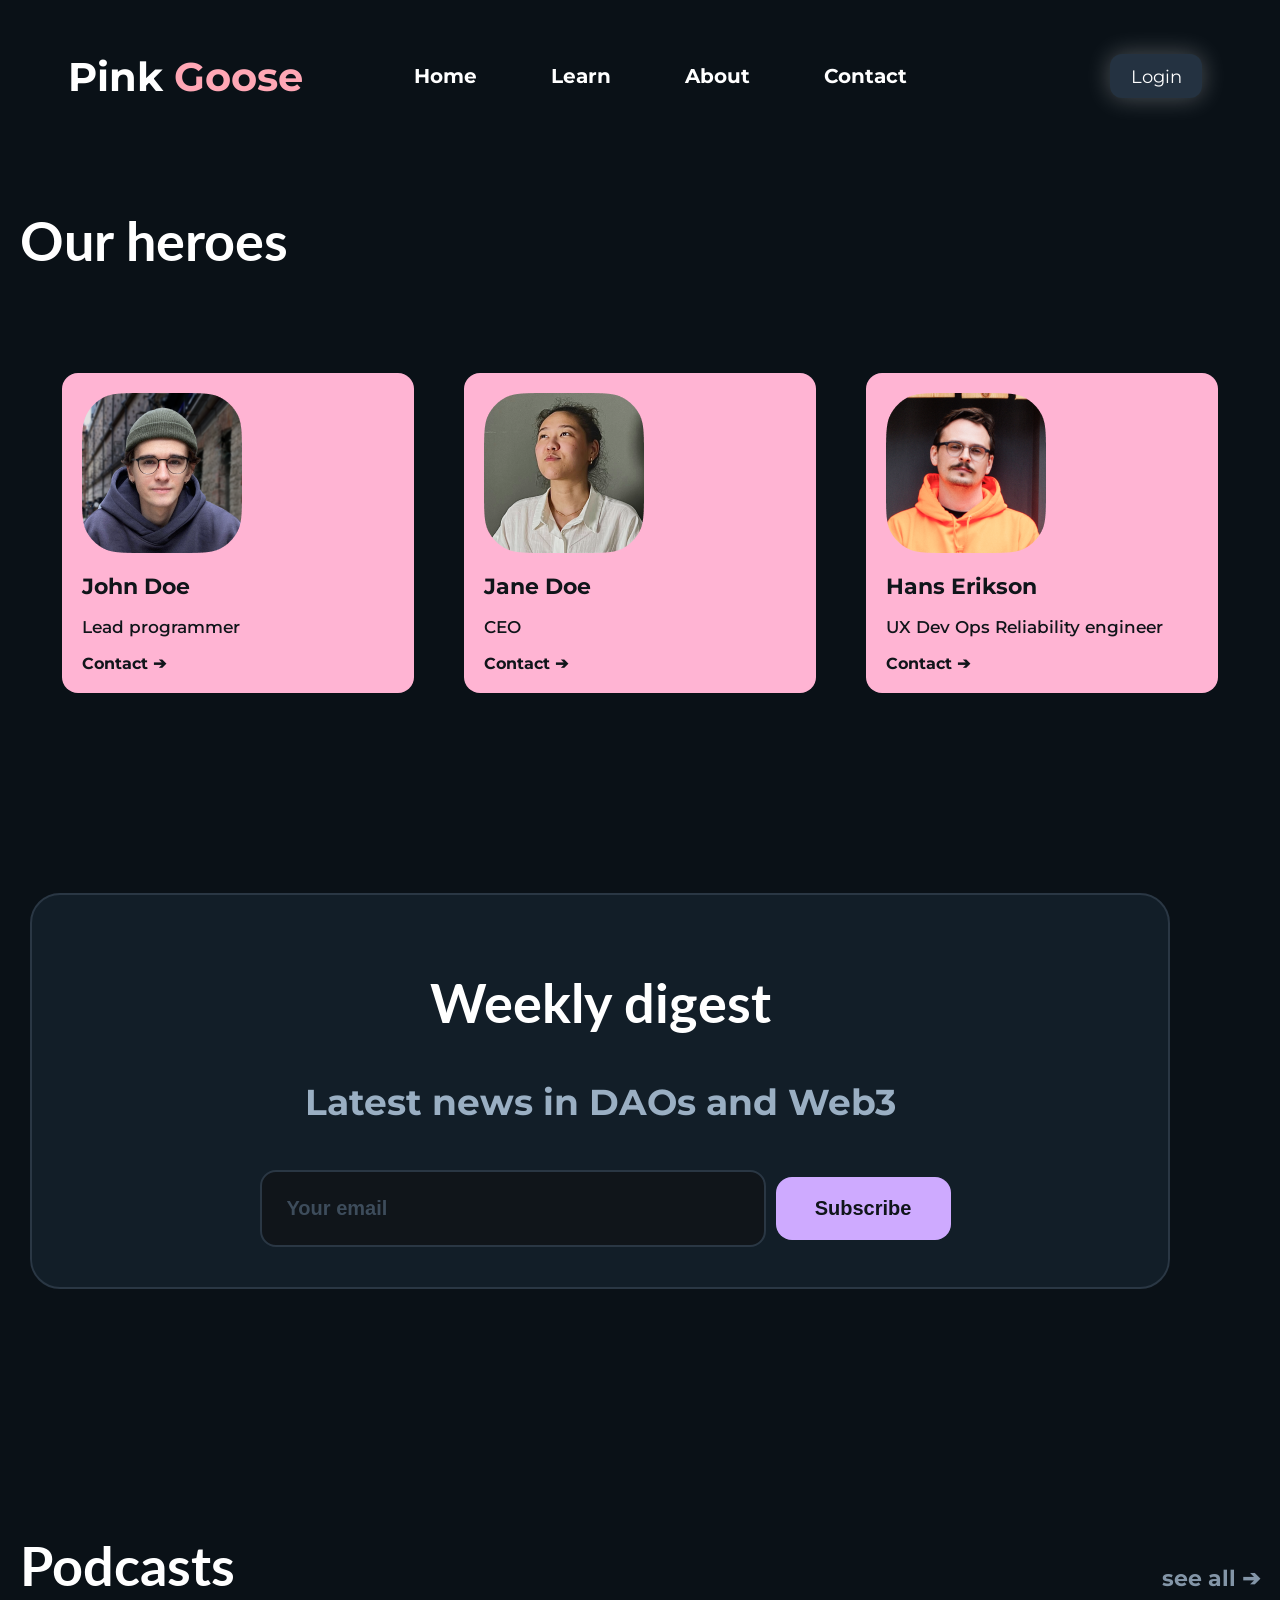
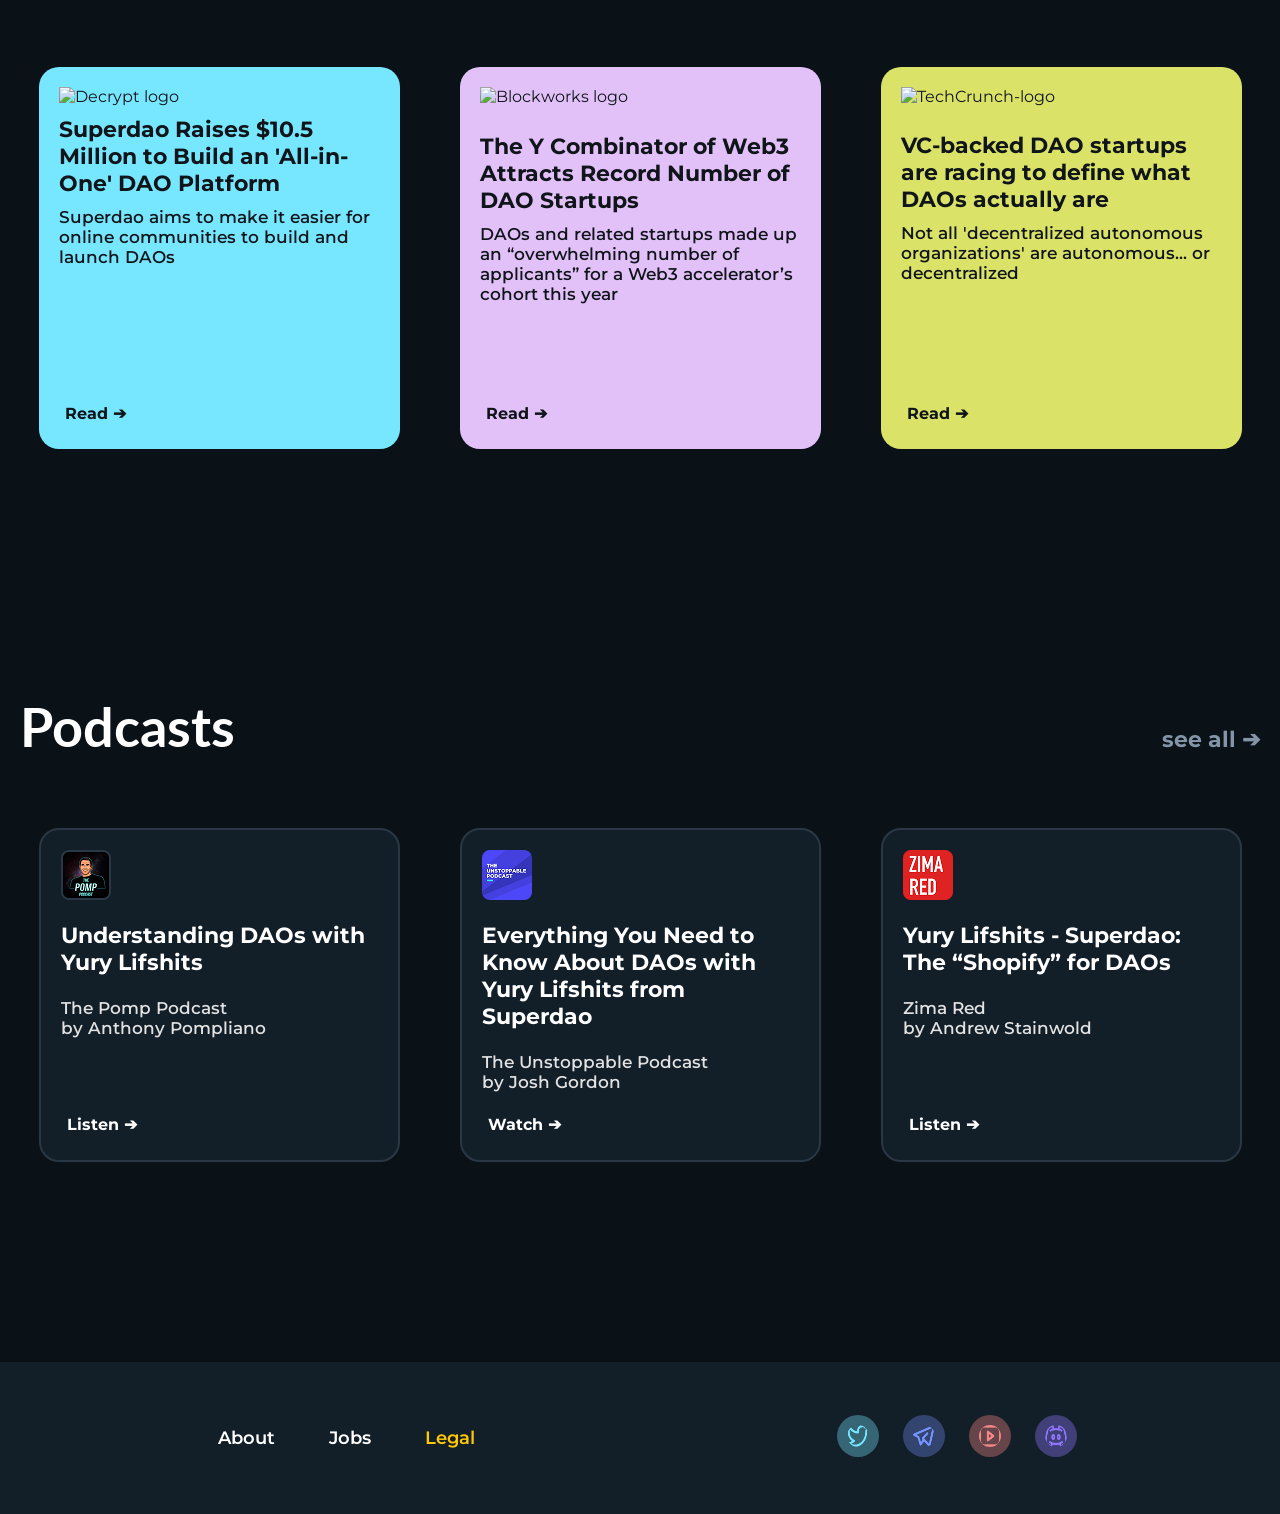
==== commit 10191845: "updated project with feedback" ====
--- a/about.html
+++ b/about.html
@@ -4,7 +4,7 @@
     <meta charset="UTF-8">
     <meta name="viewport" content="width=device-width, initial-scale=1.0">
     <title>PinkGoose</title>
-    <link rel="stylesheet" href="style.css">
+    <link rel="stylesheet" href="css/style.css">
     <link rel="preconnect" href="https://fonts.googleapis.com">
     <link rel="preconnect" href="https://fonts.gstatic.com" crossorigin>
     <link href="https://fonts.googleapis.com/css2?family=Lato:ital,wght@0,100;0,300;0,400;0,700;0,900;1,100;1,300;1,400;1,700;1,900&family=Montserrat:ital,wght@0,100..900;1,100..900&display=swap" rel="stylesheet">
@@ -15,39 +15,39 @@
             <nav class="nav-links">
                 <a href="" class="logo">Pink <span class="goose-pink">Goose</span></a>
                 <div class="nav-buttons-group">
-                    <a class="nav-buttons" href="index.html">Home</a>
-                    <a class="nav-buttons" href="learn.html">Learn</a>
-                    <a class="nav-buttons" href="about.html">About</a>
-                    <a class="nav-buttons" href="contact.html">Contact</a>   
+                    <a class="nav-button" href="index.html">Home</a>
+                    <a class="nav-button" href="learn.html">Learn</a>
+                    <a class="nav-button" href="about.html">About</a>
+                    <a class="nav-button" href="contact.html">Contact</a>   
                 </div>
                 <a class="login-button" href="">Login</a>
             </nav>
         </header>
         <main>
             <section>
-                <h2 class="team-grid-title">Our heroes</h2>
+                <h1 class="team-grid-title">Our heroes</h1>
                 <div class="team-grid">
                     <div class="team-grid-card">
                         <img class="team-member-image" src="assets/team-member1.png" alt="team member1">
-                        <h3 class="team-member-name">John Doe</h3>
+                        <h2 class="team-member-name">John Doe</h2>
                         <p class="team-member-role">Lead programmer</p>
                         <a class="contact-button" href="contact.html">Contact ➔</a>
                     </div>
                     <div class="team-grid-card">
                         <img class="team-member-image" src="assets/team-member2.png" alt="team member2">
-                        <h3 class="team-member-name">Jane Doe</h3>
+                        <h2 class="team-member-name">Jane Doe</h2>
                         <p class="team-member-role">CEO</p>
                         <a class="contact-button" href="contact.html">Contact ➔</a>
                     </div>
                     <div class="team-grid-card">
                         <img class="team-member-image" src="assets/team-member3.png" alt="team member3">
-                        <h3 class="team-member-name">Hans Erikson</h3>
+                        <h2 class="team-member-name">Hans Erikson</h2>
                         <p class="team-member-role">UX Dev Ops Reliability engineer</p>
                         <a class="contact-button" href="contact.html">Contact ➔</a>
                     </div>
                 </div>
             </section>
-            <!-- newsform -->
+            <!-- newsform (deze comment staat hier zodat andere makkelijk kunnen herkennen waar het newsform deel is om aanpassen sneller en makkelijker te maken) -->
             <section>
                 <div class="news-form-div">
                     <div class="text-align-class">
@@ -67,19 +67,19 @@
                 </div>
                 <div class="divs-container-press-sec">
                     <div class="decrypt divs-press-sec">
-                        <img src="assets/Decrypt-logo.png" alt="Decrypt logo">
+                        <img src="assets/decrypt-logo.png" alt="Decrypt logo">
                         <h3 class="divs-h3 divs-h3-decrypt">Superdao Raises $10.5 Million to Build an 'All-in-One' DAO Platform</h3>
                         <p class="divs-p-press-sec">Superdao aims to make it easier for online communities to build and launch DAOs</p>
                         <a class="divs-read" href="https://decrypt.co/">Read ➔</a>
                     </div>
                     <div class="blockworks divs-press-sec">
-                        <img src="assets/Blockworks-logo.png" alt="Blockworks logo">
+                        <img src="assets/blockworks-logo.png" alt="Blockworks logo">
                         <h3 class="divs-h3 divs-h3-techcrunch">The Y Combinator of Web3 Attracts Record Number of DAO Startups</h3>
                         <p class="divs-p-press-sec">DAOs and related startups made up an “overwhelming number of applicants” for a Web3 accelerator’s cohort this year</p>
                         <a class="divs-read" href="https://blockworks.com/">Read ➔</a>
                     </div>
                     <div class="techcrunch divs-press-sec">
-                        <img src="assets/TechCrunch-logo.png" alt="TechCrunch-logo">
+                        <img src="assets/techCrunch-logo.png" alt="TechCrunch-logo">
                         <h3 class="divs-h3 divs-h3-blockworks">VC-backed DAO startups are racing to define what DAOs actually are</h3>
                         <p class="divs-p-press-sec">Not all 'decentralized autonomous organizations' are autonomous... or decentralized</p>
                         <a class="divs-read" href="https://techcrunch.com/">Read ➔</a>
@@ -93,21 +93,21 @@
                 </div>
                 <div class="divs-container-pod-sec">
                     <div class="divs-pod-sec">
-                        <img src="assets/the-pomp-podcast.png" alt="Decrypt logo">
+                        <img src="assets/the-pomp-podcast.png" alt="the pomp podcast icon">
                         <h3 class="divs-h3">Understanding DAOs with Yury Lifshits</h3>
                         <p class="divs-p-pod-sec">The Pomp Podcast</p>
                         <p class="divs-p-pod-sec">by Anthony Pompliano</p>                        
                         <a class="divs-read" href="https://open.spotify.com/show/0bn8XQHWGxXULjhp1jRmOJ">Listen ➔</a>
                     </div>
                     <div class="divs-pod-sec">
-                        <img src="assets/the-unstoppable-podcast.png" alt="Blockworks logo">
+                        <img src="assets/the-unstoppable-podcast.png" alt="the unstoppable podcast icon">
                         <h3 class="divs-h3">Everything You Need to Know About DAOs with Yury Lifshits from Superdao</h3>
                         <p class="divs-p-pod-sec">The Unstoppable Podcast</p>
                         <p class="divs-p-pod-sec">by Josh Gordon</p>                        
                         <a class="divs-read" href="https://open.spotify.com/show/1DgJYddsVTlhK7RghiASh5">Watch ➔</a>
                     </div>
                     <div class="divs-pod-sec">
-                        <img src="assets/zimma-red.png" alt="TechCrunch-logo">
+                        <img src="assets/zimma-red.png" alt="zimma-red icon">
                         <h3 class="divs-h3">Yury Lifshits - Superdao: The “Shopify” for DAOs</h3>
                         <p class="divs-p-pod-sec">Zima Red</p>
                         <p class="divs-p-pod-sec">by Andrew Stainwold</p>                        
@@ -123,11 +123,11 @@
                     <a class="footer-button" href="">Jobs</a>
                     <a class="legal-button-ft footer-button" href="">Legal</a>
                 </nav>
-                <div class="socials">
-                    <a class="x-img all-social-icons" href="https://x.com/"> <img src="assets/twitter-outline.png" alt="twitter icon"></a> 
-                    <a class="msg-img all-social-icons" href="https://web.whatsapp.com/"> <img src="assets/message-outline.png" alt="messages icon"></a>
-                    <a class="yt-img all-social-icons" href="https://www.youtube.com/"> <img src="assets/youtube-outline.png" alt="youtube icon"></a>
-                    <a class="dc-img all-social-icons" href="https://discord.com/channels/@me"> <img src="assets/discord-outline.png" alt="discord icon"></a>
+                <div>
+                    <a class="x-img social-icon" href="https://x.com/"> <img src="assets/twitter-outline.png" alt="twitter icon"></a> 
+                    <a class="msg-img social-icon" href="https://web.whatsapp.com/"> <img src="assets/message-outline.png" alt="messages icon"></a>
+                    <a class="yt-img social-icon" href="https://www.youtube.com/"> <img src="assets/youtube-outline.png" alt="youtube icon"></a>
+                    <a class="dc-img social-icon" href="https://discord.com/channels/@me"> <img src="assets/discord-outline.png" alt="discord icon"></a>
                 </div>
             </div>
         </footer>
--- a/css/style.css
+++ b/css/style.css
@@ -0,0 +1,915 @@
+* {
+    padding: 0;
+    box-sizing: border-box;
+}
+
+body {
+    margin: 0;
+    overflow-x: hidden;
+    background-color: #0A1117;
+    font-family: "Montserrat", Arial;
+}
+
+header {
+    padding-top: 24px;
+}
+
+.page-margins {
+    display: block;
+    padding: 20px;
+}
+
+/* header ↓ (deze comment staat hier zodat andere makkelijk kunnen herkennen waar het header deel is om aanpassen sneller en makkelijker te maken) */
+
+.logo {
+    color: white;
+    font-size: 40px;
+    text-decoration: none;
+    font-weight: bold;
+}
+
+.logo:hover {
+    cursor: pointer;
+}
+
+.nav-links {
+    display: flex;
+    align-items: center;
+    background-color: #0A1117;
+    justify-content: space-around;
+    flex-wrap: wrap;
+    margin-bottom: 100px;
+}
+
+.nav-buttons-group {
+    display: flex;
+    justify-content: center;
+    gap: 44px;
+    flex-wrap: wrap;
+}
+
+.nav-button {
+    border: none;
+    background-color: transparent;
+    color: white;
+    padding: 15px;
+    font-weight: bold;
+    border-radius: 10px;
+    transition: transform 0.25s ease, background-color 0.25s ease;
+    font-size: 20px;
+    text-decoration: none;
+    display: inline-block;
+}
+
+.nav-button:hover {
+    background-color: #8fa7c071;
+    transform: scale(1.1);
+}
+
+.login-button {
+    border: none;
+    background-color: #243241;
+    color: white;
+    padding: 12px;
+    border-radius: 12px;
+    width: 92px;
+    height: 44px;
+    box-shadow: 0px 0px 25px #ffffff48;
+    transition: transform 0.25s ease, background-color 0.25s ease, box-shadow 0.25s ease;
+    font-size: 18px;
+    text-decoration: none;
+    display: grid;
+    place-items: center;
+    margin: 10px;
+    margin-left: 92px;
+}
+
+.login-button:hover {
+    background-color: #3f4a55;
+    cursor: pointer;
+    transform: scale(1.2);
+    box-shadow: 0px 0px 20px #ffffff86;
+}
+
+/* only index page ↓ (deze comment staat hier zodat andere makkelijk kunnen herkennen waar het index deel is om aanpassen sneller en makkelijker te maken) */
+
+.main-title {
+    display: flex;
+    text-align: center;
+    justify-content: center;
+    font-family: "Lato", Arial;
+    max-width: 600px;
+    font-size: 74px;
+    margin: 0 auto;
+    color: white;
+}
+
+.goose-pink {
+    color:#ffa7b5
+}
+
+.hero-bio {
+    display: flex;
+    text-align: center;
+    align-items: center;
+    justify-content: center;
+    color: white;
+    font-size: 26px;
+    max-width: 700px;
+    margin: 0 auto;
+    margin-top: 30px;
+}
+
+.get-started-button {
+    display: flex;
+    align-items: center;
+    justify-content: center;
+    margin: 80px auto;
+    background-color: #CEAAFF;
+    padding: 20px;
+    border: none;
+    border-radius: 16px;
+    font-size: 20px;
+    width: 200px;
+    font-weight: bold;
+    box-shadow: 0px 0px 20px #cdaaff73;
+    transition: transform 0.25s ease, box-shadow 0.25s ease, background-color 0.25s ease;
+    text-decoration: none;
+    color: #10151A;
+}
+
+.get-started-button:hover {
+    cursor: pointer;
+    background-color: #dec7ff;
+    transform: scale(1.1);
+    box-shadow: 0px 0px 20px #cdaaff;
+}
+
+.arrows-img {
+    display: flex;
+    align-items: center;
+    justify-content: center;
+    margin: 80px auto;
+    width: 75px;
+    color: #F78787
+}
+
+.team-sec {
+    margin-bottom: 200px;
+}
+
+.help-at-every-step {
+    display: flex;
+    align-items: center;
+    justify-content: center;
+    text-align: center;
+    color: white;
+    font-size: 54px;
+    font-family: "Lato", Arial;
+}
+
+.team-members {
+    display: flex;
+    align-items: center;
+    justify-content: center;
+    gap: 25px;
+    flex-wrap: wrap;
+}
+
+.team-member {
+    transition: transform 0.2s ease;
+}
+
+.team-member:hover {
+    transform: scale(1.1);
+}
+
+/* css (over meerdere paginas gebruikt) ↓ (deze comment staat hier zodat andere makkelijk kunnen herkennen waar het meerdere gebruikte deel is om aanpassen sneller en makkelijker te maken) */
+
+.h2-section1-text {
+    color: white;
+    font-family: "Lato", Arial;
+    display: flex;
+    text-align: center;
+    justify-content: center;
+    font-weight: bold;
+    margin-top: 0px;
+    font-size: 54px;
+}
+
+.DAO-labels-container {
+    display: flex;
+    align-items: center;
+    text-align: center;
+    justify-content: center;
+    margin: 80px auto;
+    max-width: 800px;
+    flex-wrap: wrap;
+    list-style-type: none;
+}
+
+.label {
+    background-color:#182632;
+    width: auto;
+    padding-top: 14px;
+    padding-bottom: 14px;
+    padding-left: 20px;
+    padding-right: 20px;
+    border: none;
+    border-radius: 100px;
+    font-weight: bold;
+    margin: 10px;
+    transition: transform 0.2s ease, background-color 0.2s ease;
+    font-size: 18px;
+}
+
+.label-invest {
+    color: #FFB4D3;
+}
+
+.label-invest:hover {
+    background-color:#3f4a55;
+    transform: scale(1.1);
+}
+
+.label-startup {
+    color: #FFC24C;
+}
+
+.label-startup:hover {
+    background-color:#3f4a55;
+    transform: scale(1.1);
+}
+
+.label-service {
+    color: #D387F7;
+}
+
+.label-service:hover {
+    background-color:#3f4a55;
+    transform: scale(1.1);
+}
+
+.label-community {
+    color: #77E6FF;
+}
+
+.label-community:hover {
+    background-color:#3f4a55;
+    transform: scale(1.1);
+}
+
+.label-impact {
+    color: #23C9DE;
+}
+
+.label-impact:hover {
+    background-color:#3f4a55;
+    transform: scale(1.1);
+}
+
+.label-deFi {
+    color: #FF9E9E;
+}
+
+.label-deFi:hover {
+    background-color:#3f4a55;
+    transform: scale(1.1);
+}
+
+.label-more {
+    color: #707F8D;
+}
+
+.label-more:hover {
+    background-color:#3f4a55;
+    transform: scale(1.1);
+}
+
+.projects-img {
+    display: block;
+    margin: 80px auto;
+    border-radius: 35px;
+    max-width: 60%;
+}
+
+.projects {
+    transition: transform 0.8s ease;
+}
+
+.projects:hover {
+    transform: scale(1.15);
+}
+
+.projects-superdoa {
+    background-color: #FFB4D3;
+    border-radius: 100px;
+    padding: 12px;
+    font-weight: bold;
+    border: 5px solid #0A1117;
+    display: flex;
+    align-items: center;
+    text-align: center;
+    justify-content: center;
+    margin: auto;
+    max-width: 360px;
+    position: relative;
+    margin-top: -105px;
+    transition: background-color 0.2s ease;
+}
+
+.projects-superdoa:hover {
+    background-color: #fed2e4;
+}
+
+.the-journey {
+    margin-top: 250px;
+    font-family: "Lato", Arial;
+    font-weight: bold;
+    font-size: 300%;
+    text-align: center;
+    font-size: 54px;
+}
+
+.sentence {
+    display: flex;
+    align-items: center;
+    justify-content: center;
+    margin: auto;
+    margin: 25px;
+    color: #37424D;
+    transition: color 0.1s ease;
+}
+
+.sentence:hover {
+    color: white;
+}
+
+.designed-sentence {
+    color: #E5E5E5;
+}
+
+.launch-sentence {
+    color: #FFB4D3;
+}
+
+.works-with-sec {
+    margin-bottom: 200px;
+}
+
+.works-with {
+    display: flex;
+    justify-content: center;
+    align-items: center;
+    text-align: center;
+    margin-top: 200px;
+    color: white;
+    font-family: "Lato", Arial;
+    font-size: 54px;
+}
+
+.blocks {
+    display: flex;
+    justify-content: center;
+    align-items: center;
+    color: white;
+    flex-wrap: wrap;
+    gap: 20px;
+    text-align: center;
+}
+
+.block-formatting {
+    display: flex;
+    flex-direction: column;
+}
+
+.block {
+    background-color: #121E28;
+    width: 150px;
+    height: 150px;
+    border-radius: 40px;
+    border: 2px solid #2A3744;
+    transition: transform 0.2s ease, background-color 0.2s ease;
+}
+
+.block:hover {
+    background-color:#3f4a55;
+    transform: scale(1.1);
+    border: 2px solid #677584;
+}
+
+.block-label {
+    width: 100%;
+    min-height: 48px;
+    margin: 12px 0 0;
+    font-size: 20px;
+    color: white;
+    font-weight: bold;
+}
+
+.team-text {
+    display: flex;
+    align-items: center;
+    justify-content: center;
+    margin: 0 auto;
+    font-size: 40px;
+    font-family: "Lato", Arial;
+    color: white;
+    font-weight: bold;
+    max-width: 850px;
+    flex-wrap: wrap;
+    gap: 28px;
+    text-align: center;
+    margin-top: 50px;
+    margin-bottom: 50px;
+}
+
+.news-form-div {
+    padding: 30px;
+    color: white;
+    border: 2px solid #2A3744;
+    border-radius: 30px;
+    flex-direction: column;
+    display: flex;
+    justify-self: center;
+    margin-left: 10px;
+    margin-bottom: 200px;
+    background-color: #121E28;
+    max-width: 1140px;
+    width: 100%;
+    margin-bottom: 200px;
+}
+
+.text-align-class {
+    text-align: center;
+}
+
+.news-form-h2 {
+    color: white;
+    font-size: 54px;
+    font-family: "Lato", Arial;
+}
+
+.Latest-news-title {
+    font-size: 36px;
+    color: #9AAFC3;
+}
+
+.news-form {
+    display: flex;
+    justify-content: center;
+}
+
+.input-box {
+    color: white;
+    background-color: #10151A;
+    border: 2px solid #2A3744;
+    padding: 25px;
+    border-radius: 16px;
+    width: 100%;
+    max-width: 506px;
+    justify-self: left;
+    font-size: 20px;
+    font-weight: bold;
+    font-family: "monserrat", Arial;
+    margin: 10px;
+}
+
+.input-box::placeholder {
+    color: #3D4C5B
+}
+
+.submit-button {
+    align-self: center;
+    padding: 20px;
+    border-radius: 16px;
+    background-color: #CEAAFF;
+    max-width: 175px;
+    max-height: 100px;
+    height: 100%;
+    width: 100%;
+    color: #10151A;
+    font-weight: bold;
+    font-size: 20px;
+    border: none;
+    transition: background-color 0.2s ease, transform 0.2s ease;
+}
+
+.submit-button:hover {
+    background-color: #dec7ff;
+    cursor: pointer;
+    transform: scale(1.1);
+}
+
+.press-and-pod-sec {
+    margin-bottom: 200px;
+}
+
+.pos-h2-and-h3-press-and-pod-sec {
+    display: flex;
+    align-items: baseline;
+    justify-content: space-between;
+    max-width: 1323px;
+    margin: 0 auto 24px;
+}
+
+.h2-press-and-pod-sec {
+    color: white;
+    font-size: 54px;
+    font-family: "Lato", Arial;
+}
+
+.see-all {
+    color: #8395A7;
+    font-size: 22px;
+    font-weight: bold;
+    text-decoration: none;
+    transition: transform 0.2s ease;
+}
+
+.see-all:hover { 
+    transform: scale(1.1); 
+}
+
+.divs-container-press-sec {
+    display: flex;
+    justify-content: center;
+    flex-wrap: wrap;
+    gap: 60px;
+    max-width: 1323px;
+    margin: auto;
+    color: #10151A;
+}
+
+.divs-container-pod-sec {
+    display: flex;
+    justify-content: center;
+    flex-wrap: wrap;
+    gap: 60px;
+    max-width: 1323px;
+    margin: auto;
+    color: white;
+}
+
+.divs-press-sec {
+    display: flex;
+    flex-direction: column;
+    align-items: flex-start;
+    width: 100%;
+    max-width: 361px;
+    min-height: 382px;
+    padding: 20px;
+    border-radius: 20px;
+}
+
+.divs-pod-sec {
+    display: flex;
+    flex-direction: column;
+    align-items: flex-start;
+    width: 100%;
+    max-width: 361px;
+    min-height: 334px;
+    padding: 20px;
+    border-radius: 20px;
+    border: 2px solid #2A3744;
+    background-color: #121E28;
+}
+
+.decrypt {
+    background-color: #77E6FF;
+}
+
+.blockworks { 
+    background-color: #E2C1F9; 
+}
+
+.techcrunch { 
+    background-color: #DBE268; 
+}
+
+.divs-h3 {
+    font-size: 22px;
+    font-weight: bold;
+}
+
+.divs-h3-decrypt {
+    margin-top: 10px;
+    margin-bottom: 10px;
+}
+
+.divs-h3-blockworks {
+    margin-top: 26px;
+    margin-bottom: 10px;
+}
+
+.divs-h3-techcrunch {
+    margin-top: 27px;
+    margin-bottom: 10px;
+}
+
+.divs-p-press-sec {
+    margin: 0;
+    font-size: 17px;
+    font-weight: 550;
+}
+
+.divs-p-pod-sec {
+    margin: 0;
+    font-size: 17px;
+    font-weight: 550;
+    color: #E2E2E2;
+}
+
+.divs-read {
+    color: inherit;
+    text-decoration: none;
+    font-weight: bold;
+    margin-top: auto;
+    transition: transform 0.2s ease;
+    padding: 6px;
+}
+
+.divs-read:hover { 
+    transform: scale(1.1); 
+}
+
+.contact-hero {
+    margin: 0 auto;
+    text-align: center;
+    margin-bottom: 150px;
+}
+
+.contact-h2 {
+    font-family: "Lato", Arial;
+    font-size: 54px;
+    font-weight: bold;
+    color: #E5E5E5;
+}
+
+.contact-h3 {
+    font-family: "Lato", Arial;
+    font-size: 48px;
+    color: #5A6C7E;
+    font-weight: bold;
+}
+
+.contact-options {
+    display: flex;
+    justify-content: center;
+    gap: 26px;
+    flex-wrap: wrap;
+}
+
+.contact-card {
+    display: flex;
+    align-items: center;
+    justify-content: center;
+    flex-wrap: wrap;
+    gap: 24px;
+    max-width: 280px;
+    width: 100%;
+    min-height: 84px;
+    padding: 20px;
+    border-radius: 16px;
+    text-decoration: none;
+    transition: transform 0.2s ease;
+}
+
+.contact-card:hover {
+    transform: scale(1.1)
+}
+
+.telegram-card {
+    background-color: #FFC803;
+    color: #4D3705;
+    box-shadow: 0px 0px 20px #ffc80380;
+}
+
+.email-card {
+    background-color: #E2C1F9;
+    color: #40354B;
+    box-shadow: 0px 0px 20px #e2c1f975;
+}
+
+.contact-icon {
+    width: 48px;
+    height: 48px;
+    background-color: rgba(0, 0, 0, 0.099);
+    padding: 10px;
+    border-radius: 8px;
+}
+
+.contact-copy {
+    display: flex;
+    flex-direction: column;
+    text-align: left;
+    gap: 2px;
+}
+
+.contact-label {
+    margin: 0;
+    font-size: 20px;
+    font-weight: bold;
+}
+
+.contact-handle {
+    margin: 0;
+    font-size: 16px;
+    font-weight: 500;
+}
+
+/* only about page ↓ (deze comment staat hier zodat andere makkelijk kunnen herkennen waar het about deel is om aanpassen sneller en makkelijker te maken) */
+
+.team-grid-title {
+    color: white;
+    justify-self: center;
+    display: flex;
+    text-align: center;
+    margin-top: 100px;
+    margin-bottom: 100px;
+    font-size: 54px;
+    font-family: "Lato", Arial;
+}
+
+.team-grid {
+    gap: 50px;
+    flex-direction: row;
+    display: flex;
+    justify-content: center;
+    flex-wrap: wrap;
+    color: #10151a;
+    margin-bottom: 200px;
+}
+
+.team-grid-card {
+    background-color: #FFB4D3;
+    max-width: 352px;
+    width: 100%;
+    padding: 20px;
+    border-radius: 16px;
+}
+
+.team-member-image {
+    justify-self: center;
+    display: flex;
+}
+
+.team-member-name {
+    font-size: 22px;
+    margin: 0px;
+    margin-top: 20px;
+}
+
+.team-member-role {
+    font-size: 17px;
+    font-weight: 550;
+}
+
+.contact-button {
+    justify-self: right;
+    display: flex;
+    color: #10151a;
+    font-weight: bold;
+    font-size: 16px;
+    text-decoration: none;
+    transition: transform 0.2s;
+}
+
+.contact-button:hover {
+    transform: scale(1.1);
+}
+
+/* only contact page ↓ (deze comment staat hier zodat andere makkelijk kunnen herkennen waar het contact deel is om aanpassen sneller en makkelijker te maken) */
+
+.contact-form-div {
+    max-width: 942px;
+    width: 100%;
+    background-color: #121E28;
+    display: flex;
+    margin: 0 auto;
+    align-items: center;
+    text-align: left;
+    padding: 50px;
+    border-radius: 20px;
+    flex-direction: column;
+    margin-bottom: 100px;
+}
+
+.contact-form-h2 {
+    font-family: "Lato", Arial;
+    color: #ffffff;
+    font-size: 54px;
+    margin-right: 75px;
+}
+
+.select-box {
+    color: #3D4C5B;
+    background-color: #10151A;
+    border: 2px solid #2A3744;
+    padding: 25px;
+    border-radius: 16px;
+    width: 100%;
+    max-width: 506px;
+    justify-self: left;
+    font-size: 20px;
+    font-weight: bold;
+    margin-bottom: 20px;
+}
+
+.select-box option {
+    color: #3D4C5B;
+    background-color: #10151A;
+    font-weight: bold;
+}
+
+.send-button {
+    align-self: flex-end;
+}
+
+/* footer ↓ (deze comment staat hier zodat andere makkelijk kunnen herkennen waar het footer deel is om aanpassen sneller en makkelijker te maken) */
+
+.footer-box {
+    display: flex;
+    background-color: #121E28;
+    display: flex;
+    justify-content: space-around;
+    align-items: center;
+    padding: 40px;
+    margin-bottom: -50px;
+    margin-left: -30px;
+    margin-right: -30px;
+}
+
+.footer-button {
+    border-radius: 10px;
+    border: none;
+    background-color: transparent;
+    font-weight: 600;
+    font-size: large;
+    padding: 15px;
+    margin: 10px;
+    display: inline-block;
+    transition: transform 0.25s ease, background-color 0.25s ease;
+    text-decoration: none;
+    color: white;
+}
+
+.footer-button:hover {
+    cursor: pointer;
+    background-color: #8fa7c071;
+    transform: scale(1.1);
+}
+
+.legal-button-ft {
+    color: #FFC803;
+}
+
+.social-icon img {
+    display: block;
+    border-radius: 50%;
+    padding: 10px;
+    margin: 10px;
+    width: 42px;
+    height: 42px;
+    transition: transform 0.3s ease, background-color 0.25s ease;
+}
+
+.social-icon {
+    display: inline-block;
+}
+
+.x-img img {
+    background-color: #77e6ff5b;
+}
+
+.x-img img:hover {
+    transform: scale(1.25);
+    background-color: #9eedffa8;
+}
+
+.msg-img img {
+    background-color: #7795ff54;
+}
+
+.msg-img img:hover {
+    transform: scale(1.25);
+    background-color: #9db2ffaf;
+}
+
+.yt-img img {
+    background-color: #f787875d;
+}
+
+.yt-img img:hover {
+    transform: scale(1.25);
+    background-color: #fe9f9fb0;
+}
+
+.dc-img img {
+    background-color: #9277ff5e;
+}
+
+.dc-img img:hover {
+    transform: scale(1.25);
+    background-color: #b19effae;
+}
